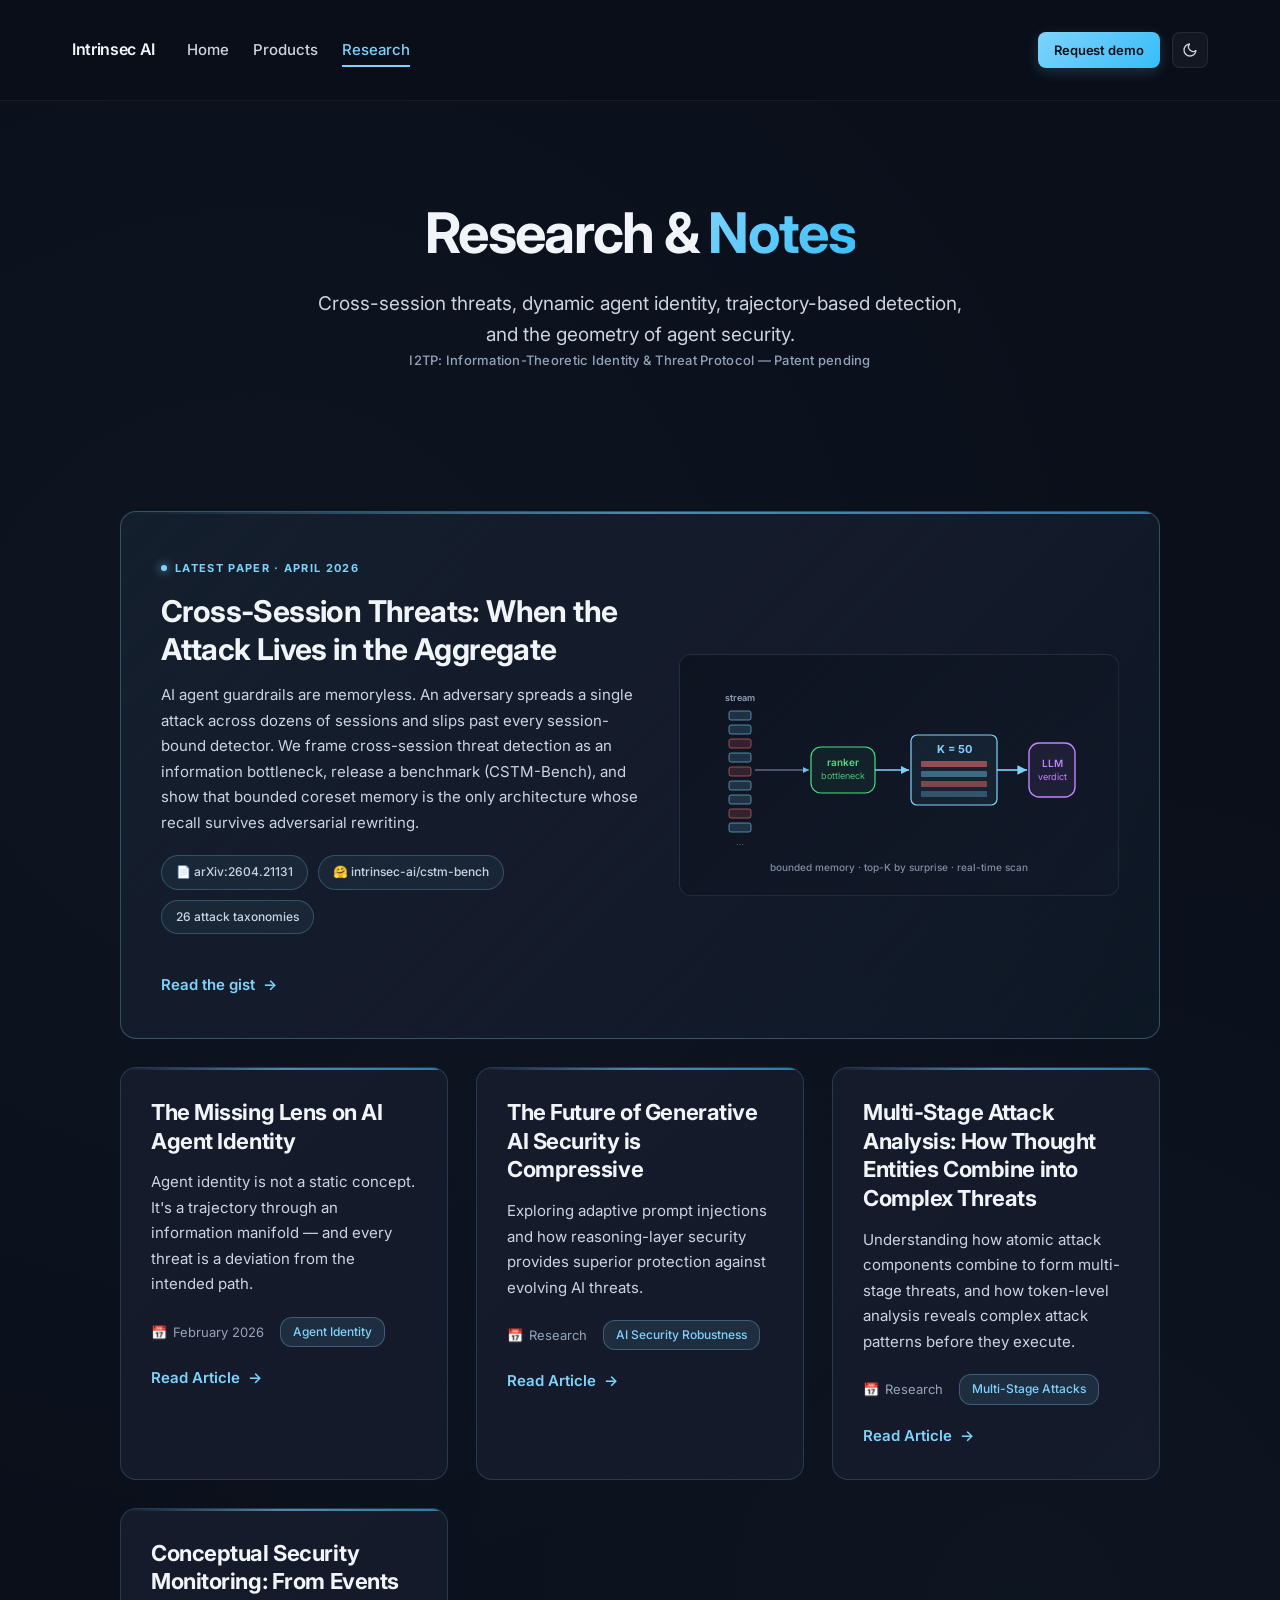
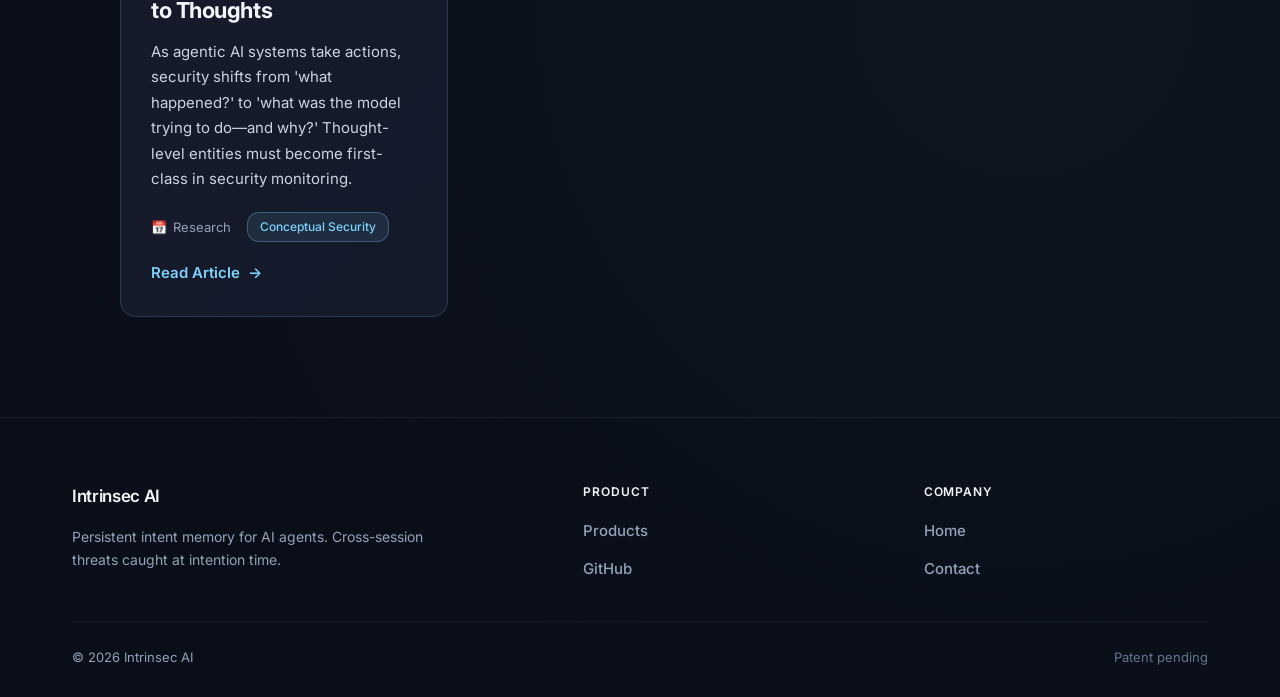
==== blog/index.html @ 8246e368 "Add CSTM-Bench blog post and fix paper tag links in blog index - Commit cross-session-threats-cstm-b" ====
<!DOCTYPE html>
<html lang="en">
<head>
    <meta charset="UTF-8">
    <meta name="viewport" content="width=device-width, initial-scale=1.0">
    <title>Research · Intrinsec AI · Cure the Amnesia</title>
    <meta name="description" content="Research and writing from Intrinsec AI on cross-session threat detection, dynamic agent identity, trajectory-based security, and the geometry of agentic AI.">
    <meta name="color-scheme" content="dark light">
    <meta name="theme-color" content="#0a0f1a">
    <meta property="og:title" content="Intrinsec AI · Research">
    <meta property="og:description" content="Cross-session threats, agent identity, trajectory-based detection. Patent-pending I2TP from Intrinsec AI.">
    <meta property="og:type" content="website">
    <link rel="preconnect" href="https://fonts.googleapis.com">
    <link rel="preconnect" href="https://fonts.gstatic.com" crossorigin>
    <script>
        (function () {
            try {
                const savedTheme = localStorage.getItem('theme');
                const theme = savedTheme || 'dark';
                document.documentElement.setAttribute('data-theme', theme);
            } catch (e) {}
        })();
    </script>
    <link href="https://fonts.googleapis.com/css2?family=Inter:wght@400;500;600;700&display=swap" rel="stylesheet">
    <style>
        * {
            margin: 0;
            padding: 0;
            box-sizing: border-box;
        }

        :root {
            --navy: #0a0f1a;
            --navy-light: #151b2b;
            --navy-lighter: #1f2937;
            --ice: #7dd3fc;
            --ice-bright: #38bdf8;
            --ice-glow: rgba(125, 211, 252, 0.12);
            --ice-glow-strong: rgba(125, 211, 252, 0.2);
            --text: #f1f5f9;
            --text-secondary: #cbd5e1;
            --text-dim: #94a3b8;
            --text-subtle: #64748b;
            --red: #ef4444;
            --red-glow: rgba(239, 68, 68, 0.15);
        }

        [data-theme="light"] {
            --navy: #ffffff;
            --navy-light: #f8fafc;
            --navy-lighter: #f1f5f9;
            --ice: #0284c7;
            --ice-bright: #0369a1;
            --ice-glow: rgba(2, 132, 199, 0.1);
            --ice-glow-strong: rgba(2, 132, 199, 0.15);
            --text: #0f172a;
            --text-secondary: #1e293b;
            --text-dim: #475569;
            --text-subtle: #64748b;
            --red: #dc2626;
            --red-glow: rgba(220, 38, 38, 0.1);
        }

        [data-theme="light"] body {
            background-image:
                radial-gradient(circle at 20% 30%, rgba(2, 132, 199, 0.02) 0%, transparent 50%),
                radial-gradient(circle at 80% 70%, rgba(2, 132, 199, 0.02) 0%, transparent 50%);
        }

        body {
            font-family: 'Inter', -apple-system, BlinkMacSystemFont, sans-serif;
            background: var(--navy);
            background-image:
                radial-gradient(circle at 20% 30%, rgba(125, 211, 252, 0.03) 0%, transparent 50%),
                radial-gradient(circle at 80% 70%, rgba(125, 211, 252, 0.03) 0%, transparent 50%);
            color: var(--text);
            line-height: 1.7;
            -webkit-font-smoothing: antialiased;
            -moz-osx-font-smoothing: grayscale;
            overflow-x: hidden;
        }

        html { scroll-behavior: smooth; }

        /* Skip link */
        .skip-link {
            position: absolute;
            left: 12px;
            top: 12px;
            padding: 10px 14px;
            border-radius: 10px;
            background: var(--navy-lighter);
            color: var(--text);
            border: 1px solid rgba(125, 211, 252, 0.25);
            text-decoration: none;
            font-size: 0.875rem;
            font-weight: 600;
            transform: translateY(-200%);
            transition: transform 0.2s ease;
            z-index: 200;
        }
        .skip-link:focus { transform: translateY(0); outline: none; }

        .container {
            max-width: 1200px;
            margin: 0 auto;
            padding: 0 32px;
            width: 100%;
            box-sizing: border-box;
        }

        /* Header */
        header {
            padding: 32px 0;
            position: sticky;
            top: 0;
            background: rgba(10, 15, 26, 0.95);
            backdrop-filter: blur(12px);
            -webkit-backdrop-filter: blur(12px);
            z-index: 100;
            border-bottom: 1px solid rgba(255, 255, 255, 0.06);
            transition: all 0.3s ease;
        }

        [data-theme="light"] header {
            background: rgba(255, 255, 255, 0.95);
            border-bottom: 1px solid rgba(0, 0, 0, 0.08);
        }

        .header-content {
            display: flex;
            justify-content: space-between;
            align-items: center;
        }

        .header-left {
            display: flex;
            align-items: center;
            gap: 32px;
        }

        .header-right {
            display: flex;
            align-items: center;
            gap: 12px;
        }

        .logo {
            font-size: 16px;
            font-weight: 600;
            color: var(--text);
            letter-spacing: -0.02em;
            transition: all 0.3s ease;
            position: relative;
            display: inline-block;
            text-decoration: none;
        }

        .logo::after {
            content: '';
            position: absolute;
            bottom: -4px;
            left: 0;
            width: 0;
            height: 2px;
            background: linear-gradient(90deg, var(--ice), var(--ice-bright));
            transition: width 0.3s ease;
        }

        .logo:hover::after { width: 100%; }

        .nav {
            display: flex;
            gap: 24px;
            align-items: center;
        }

        .nav-link {
            color: var(--text-secondary);
            text-decoration: none;
            font-size: 0.9375rem;
            transition: color 0.3s ease;
            font-weight: 500;
            position: relative;
        }

        .nav-link::after {
            content: '';
            position: absolute;
            bottom: -4px;
            left: 0;
            width: 0;
            height: 2px;
            background: var(--ice);
            transition: width 0.3s ease;
        }

        .nav-link:hover {
            color: var(--ice);
        }

        .nav-link:hover::after { width: 100%; }

        .nav-link[aria-current="page"] {
            color: var(--ice);
        }

        .nav-link[aria-current="page"]::after {
            width: 100%;
        }

        .header-cta {
            display: inline-flex;
            align-items: center;
            justify-content: center;
            padding: 8px 16px;
            border-radius: 8px;
            background: linear-gradient(135deg, var(--ice) 0%, var(--ice-bright) 100%);
            color: var(--navy);
            text-decoration: none;
            font-size: 0.8125rem;
            font-weight: 600;
            letter-spacing: -0.005em;
            line-height: 1;
            min-height: 36px;
            white-space: nowrap;
            box-shadow: 0 1px 0 rgba(255, 255, 255, 0.06) inset, 0 4px 14px rgba(125, 211, 252, 0.18);
            transition: transform 0.2s ease, box-shadow 0.2s ease;
        }

        .header-cta:hover {
            transform: translateY(-1px);
            box-shadow: 0 1px 0 rgba(255, 255, 255, 0.06) inset, 0 8px 22px rgba(125, 211, 252, 0.28);
        }

        [data-theme="light"] .header-cta {
            background: linear-gradient(135deg, #0ea5e9 0%, #0284c7 100%);
            color: #ffffff;
            box-shadow: 0 4px 14px rgba(14, 165, 233, 0.2);
        }

        [data-theme="light"] .header-cta:hover {
            box-shadow: 0 8px 22px rgba(14, 165, 233, 0.28);
        }

        @media (max-width: 600px) {
            .header-cta { display: none; }
        }

        .theme-toggle {
            background: rgba(255, 255, 255, 0.04);
            border: 1px solid rgba(255, 255, 255, 0.08);
            border-radius: 8px;
            padding: 8px;
            width: 36px;
            height: 36px;
            cursor: pointer;
            display: inline-flex;
            align-items: center;
            justify-content: center;
            color: var(--text-secondary);
            transition: color 0.2s ease, border-color 0.2s ease, background 0.2s ease;
            font-family: 'Inter', sans-serif;
        }

        [data-theme="light"] .theme-toggle {
            background: #ffffff;
            border: 1px solid rgba(2, 132, 199, 0.18);
            color: var(--text-dim);
        }

        .theme-toggle:hover {
            background: rgba(125, 211, 252, 0.08);
            border-color: rgba(125, 211, 252, 0.35);
            color: var(--ice);
        }

        [data-theme="light"] .theme-toggle:hover {
            background: rgba(2, 132, 199, 0.06);
            border-color: rgba(2, 132, 199, 0.4);
            color: var(--ice-bright);
        }

        .theme-toggle-svg {
            display: block;
            width: 16px;
            height: 16px;
            transition: transform 0.3s ease;
        }

        .theme-toggle-svg--sun { display: none; }
        [data-theme="light"] .theme-toggle-svg--moon { display: none; }
        [data-theme="light"] .theme-toggle-svg--sun { display: block; }

        .theme-toggle:active .theme-toggle-svg {
            transform: rotate(20deg);
        }

        /* Hero */
        .blog-hero {
            padding: 100px 0 60px;
            text-align: center;
            position: relative;
        }

        .blog-hero h1 {
            font-size: clamp(2.5rem, 5vw, 3.5rem);
            font-weight: 700;
            margin-bottom: 24px;
            line-height: 1.15;
            letter-spacing: -0.03em;
            color: var(--text);
        }

        .blog-hero .gradient {
            background: linear-gradient(135deg, var(--ice) 0%, var(--ice-bright) 50%, var(--ice) 100%);
            background-size: 200% 200%;
            -webkit-background-clip: text;
            -webkit-text-fill-color: transparent;
            background-clip: text;
        }

        .blog-hero p {
            font-size: 1.1875rem;
            color: var(--text-secondary);
            max-width: 660px;
            margin: 0 auto;
            line-height: 1.6;
        }

        .hero-patent {
            margin-top: 18px;
            font-size: 0.8125rem !important;
            color: var(--text-dim) !important;
            font-weight: 500;
            letter-spacing: 0.02em;
        }

        /* Blog grid */
        .blog-list {
            padding: 40px 0 100px;
        }

        .blog-grid {
            display: grid;
            grid-template-columns: repeat(auto-fill, minmax(320px, 1fr));
            gap: 28px;
            margin-top: 40px;
            max-width: 1040px;
            margin-left: auto;
            margin-right: auto;
        }

        .blog-card {
            background: linear-gradient(135deg, var(--navy-light) 0%, rgba(21, 27, 43, 0.95) 100%);
            border: 1px solid rgba(125, 211, 252, 0.18);
            border-radius: 16px;
            padding: 30px;
            transition: all 0.4s cubic-bezier(0.4, 0, 0.2, 1);
            position: relative;
            overflow: hidden;
            text-decoration: none;
            display: block;
            color: inherit;
        }

        [data-theme="light"] .blog-card {
            background: linear-gradient(135deg, #ffffff 0%, #f0f9ff 100%);
            border: 1px solid rgba(2, 132, 199, 0.18);
            box-shadow: 0 4px 20px rgba(2, 132, 199, 0.08);
        }

        .blog-card::before {
            content: '';
            position: absolute;
            top: 0;
            left: 0;
            right: 0;
            height: 2px;
            background: linear-gradient(90deg,
                transparent,
                var(--ice),
                var(--ice-bright),
                var(--ice),
                transparent);
            background-size: 200% 100%;
            animation: topBorderFlow 3s ease-in-out infinite;
            opacity: 0.6;
        }

        @keyframes topBorderFlow {
            0%, 100% { background-position: -200% 0; }
            50% { background-position: 200% 0; }
        }

        .blog-card:hover {
            transform: translateY(-6px);
            border-color: var(--ice);
            box-shadow: 0 12px 48px rgba(125, 211, 252, 0.15),
                        inset 0 1px 0 rgba(255, 255, 255, 0.06),
                        0 0 60px var(--ice-glow);
        }

        [data-theme="light"] .blog-card:hover {
            border-color: rgba(2, 132, 199, 0.5);
            box-shadow: 0 12px 48px rgba(2, 132, 199, 0.18),
                        inset 0 1px 0 rgba(2, 132, 199, 0.08),
                        0 0 60px rgba(2, 132, 199, 0.12);
        }

        .blog-card-featured {
            grid-column: 1 / -1;
            display: grid;
            grid-template-columns: minmax(0, 1.05fr) minmax(0, 0.95fr);
            gap: 32px;
            padding: 40px;
            background: linear-gradient(135deg, rgba(125, 211, 252, 0.06) 0%, var(--navy-light) 50%, rgba(56, 189, 248, 0.04) 100%);
            border: 1px solid rgba(125, 211, 252, 0.3);
            align-items: center;
        }

        [data-theme="light"] .blog-card-featured {
            background: linear-gradient(135deg, rgba(2, 132, 199, 0.06) 0%, #ffffff 50%, rgba(2, 132, 199, 0.03) 100%);
            border-color: rgba(2, 132, 199, 0.3);
        }

        .featured-eyebrow {
            display: inline-flex;
            align-items: center;
            gap: 8px;
            font-size: 0.6875rem;
            font-weight: 700;
            letter-spacing: 0.12em;
            text-transform: uppercase;
            color: var(--ice);
            margin-bottom: 16px;
        }

        .featured-eyebrow::before {
            content: '';
            display: inline-block;
            width: 6px;
            height: 6px;
            border-radius: 50%;
            background: var(--ice);
            box-shadow: 0 0 10px var(--ice);
        }

        .featured-title {
            font-size: clamp(1.5rem, 3vw, 1.875rem);
            font-weight: 700;
            color: var(--text);
            margin-bottom: 14px;
            letter-spacing: -0.02em;
            line-height: 1.25;
        }

        .blog-card-featured:hover .featured-title { color: var(--ice); }

        .featured-excerpt {
            font-size: 0.9375rem;
            color: var(--text-secondary);
            line-height: 1.7;
            margin-bottom: 20px;
        }

        .featured-paper-meta {
            display: flex;
            flex-wrap: wrap;
            gap: 10px;
            margin-bottom: 20px;
        }

        .featured-paper-tag {
            display: inline-flex;
            align-items: center;
            gap: 6px;
            padding: 6px 14px;
            border-radius: 100px;
            border: 1px solid rgba(125, 211, 252, 0.25);
            background: rgba(125, 211, 252, 0.06);
            color: var(--text-secondary);
            font-size: 0.75rem;
            font-weight: 500;
        }

        [data-theme="light"] .featured-paper-tag {
            border-color: rgba(2, 132, 199, 0.3);
            background: rgba(2, 132, 199, 0.05);
        }

        .featured-visual {
            position: relative;
            min-height: 240px;
            border-radius: 12px;
            background: linear-gradient(135deg, rgba(10, 15, 26, 0.6) 0%, rgba(21, 27, 43, 0.4) 100%);
            border: 1px solid rgba(125, 211, 252, 0.12);
            display: flex;
            align-items: center;
            justify-content: center;
            overflow: hidden;
        }

        [data-theme="light"] .featured-visual {
            background: linear-gradient(135deg, #f8fafc 0%, #f0f9ff 100%);
            border-color: rgba(2, 132, 199, 0.12);
        }

        .featured-visual svg {
            width: 100%;
            height: auto;
            max-width: 380px;
        }

        @media (max-width: 760px) {
            .blog-card-featured {
                grid-template-columns: 1fr;
                padding: 28px;
                gap: 24px;
            }
            .featured-visual { min-height: 180px; }
        }

        .blog-card-title {
            font-size: 1.375rem;
            font-weight: 700;
            color: var(--text);
            margin-bottom: 14px;
            letter-spacing: -0.02em;
            line-height: 1.3;
        }

        .blog-card:hover .blog-card-title { color: var(--ice); }

        .blog-card-excerpt {
            font-size: 0.9375rem;
            color: var(--text-secondary);
            line-height: 1.7;
            margin-bottom: 20px;
        }

        .blog-card-meta {
            display: flex;
            align-items: center;
            gap: 16px;
            font-size: 0.8125rem;
            color: var(--text-dim);
        }

        .blog-card-date {
            display: flex;
            align-items: center;
            gap: 6px;
        }

        .blog-card-tag {
            display: inline-block;
            padding: 4px 12px;
            background: rgba(125, 211, 252, 0.1);
            border: 1px solid rgba(125, 211, 252, 0.3);
            border-radius: 12px;
            color: var(--ice);
            font-size: 0.75rem;
            font-weight: 500;
        }

        [data-theme="light"] .blog-card-tag {
            background: linear-gradient(135deg, rgba(2, 132, 199, 0.1) 0%, rgba(224, 242, 254, 0.6) 100%);
            border: 1px solid rgba(2, 132, 199, 0.3);
            color: var(--ice);
        }

        .read-more {
            margin-top: 18px;
            display: inline-flex;
            align-items: center;
            gap: 8px;
            color: var(--ice);
            font-size: 0.9375rem;
            font-weight: 600;
            transition: gap 0.3s ease;
        }

        .blog-card:hover .read-more { gap: 12px; }

        .read-more::after {
            content: '→';
            transition: transform 0.3s ease;
        }

        .blog-card:hover .read-more::after { transform: translateX(4px); }

        /* Footer */
        footer {
            padding: 64px 0 28px;
            border-top: 1px solid rgba(255, 255, 255, 0.06);
            background: rgba(0, 0, 0, 0.08);
        }
        [data-theme="light"] footer {
            background: rgba(0, 0, 0, 0.02);
            border-top: 1px solid rgba(0, 0, 0, 0.08);
        }
        .footer-grid {
            display: grid;
            grid-template-columns: minmax(0, 1.6fr) minmax(0, 1fr) minmax(0, 1fr);
            gap: 56px;
            margin-bottom: 40px;
        }
        .footer-brand { max-width: 380px; }
        .footer-logo {
            font-size: 17px;
            font-weight: 600;
            color: var(--text);
            text-decoration: none;
            letter-spacing: -0.02em;
        }
        .footer-tag {
            margin-top: 14px;
            color: var(--text-dim);
            font-size: 0.875rem;
            line-height: 1.65;
        }
        .footer-col {
            display: flex;
            flex-direction: column;
            gap: 12px;
        }
        .footer-col-title {
            color: var(--text);
            font-size: 0.75rem;
            font-weight: 600;
            letter-spacing: 0.08em;
            text-transform: uppercase;
            margin-bottom: 4px;
        }
        .footer-col a {
            color: var(--text-dim);
            text-decoration: none;
            font-size: 0.9375rem;
            font-weight: 500;
            transition: color 0.2s ease;
        }
        .footer-col a:hover { color: var(--ice); }
        .footer-bottom {
            display: flex;
            justify-content: space-between;
            align-items: center;
            gap: 16px;
            padding-top: 24px;
            border-top: 1px solid rgba(255, 255, 255, 0.05);
            color: var(--text-dim);
            font-size: 0.8125rem;
            flex-wrap: wrap;
        }
        [data-theme="light"] .footer-bottom {
            border-top-color: rgba(0, 0, 0, 0.08);
        }
        .footer-patent { color: var(--text-subtle); }

        @media (max-width: 720px) {
            footer { padding: 48px 0 24px; }
            .footer-grid {
                grid-template-columns: 1fr 1fr;
                gap: 32px;
                margin-bottom: 32px;
            }
            .footer-brand {
                grid-column: 1 / -1;
                max-width: 100%;
            }
        }

        @media (max-width: 768px) {
            .container { padding: 0 20px; }
            .blog-hero { padding: 70px 0 50px; }
            .blog-hero h1 { font-size: clamp(2rem, 6vw, 2.5rem); }
            .blog-hero p { font-size: 1.0625rem; }
            .blog-grid {
                grid-template-columns: 1fr;
                gap: 20px;
                margin-top: 32px;
            }
            .blog-card { padding: 24px; }
            .blog-card-title { font-size: 1.1875rem; }
            .header-left { gap: 20px; }
            .nav { gap: 16px; }
            .nav-link { font-size: 0.8125rem; }
        }
    </style>
</head>
<body>
    <a class="skip-link" href="#main">Skip to content</a>
    <header>
        <div class="container">
            <div class="header-content">
                <div class="header-left">
                    <a href="../index.html" class="logo">Intrinsec AI</a>
                    <nav class="nav" aria-label="Primary">
                        <a class="nav-link" href="../index.html">Home</a>
                        <a class="nav-link" href="../products.html">Products</a>
                        <a class="nav-link" href="index.html" aria-current="page">Research</a>
                    </nav>
                </div>
                <div class="header-right">
                    <a class="header-cta" href="mailto:ari.azarafrooz@intrinsec.ai">Request demo</a>
                    <button class="theme-toggle" id="themeToggle" type="button" aria-label="Switch to light theme" aria-pressed="false">
                        <svg class="theme-toggle-svg theme-toggle-svg--moon" viewBox="0 0 24 24" fill="none" stroke="currentColor" stroke-width="2" stroke-linecap="round" stroke-linejoin="round" aria-hidden="true">
                            <path d="M21 12.79A9 9 0 1 1 11.21 3 7 7 0 0 0 21 12.79z"/>
                        </svg>
                        <svg class="theme-toggle-svg theme-toggle-svg--sun" viewBox="0 0 24 24" fill="none" stroke="currentColor" stroke-width="2" stroke-linecap="round" stroke-linejoin="round" aria-hidden="true">
                            <circle cx="12" cy="12" r="4"/>
                            <path d="M12 2v2M12 20v2M4.93 4.93l1.41 1.41M17.66 17.66l1.41 1.41M2 12h2M20 12h2M4.93 19.07l1.41-1.41M17.66 6.34l1.41-1.41"/>
                        </svg>
                    </button>
                </div>
            </div>
        </div>
    </header>

    <main id="main">

    <section class="blog-hero">
        <div class="container">
            <h1>Research &amp; <span class="gradient">Notes</span></h1>
            <p>Cross-session threats, dynamic agent identity, trajectory-based detection, and the geometry of agent security.</p>
            <p class="hero-patent">I2TP: Information-Theoretic Identity &amp; Threat Protocol — Patent pending</p>
        </div>
    </section>

    <section class="blog-list">
        <div class="container">
            <div class="blog-grid">
                <a href="cross-session-threats-cstm-bench.html" class="blog-card blog-card-featured">
                    <div>
                        <div class="featured-eyebrow">Latest paper · April 2026</div>
                        <div class="featured-title">Cross-Session Threats: When the Attack Lives in the Aggregate</div>
                        <div class="featured-excerpt">
                            AI agent guardrails are memoryless. An adversary spreads a single attack across dozens of sessions and slips past every session-bound detector. We frame cross-session threat detection as an information bottleneck, release a benchmark (CSTM-Bench), and show that bounded coreset memory is the only architecture whose recall survives adversarial rewriting.
                        </div>
                        <div class="featured-paper-meta">
                            <span class="featured-paper-tag" style="cursor:pointer;" onclick="event.stopPropagation(); window.open('https://arxiv.org/abs/2604.21131','_blank','noopener,noreferrer');">📄 arXiv:2604.21131</span>
                            <span class="featured-paper-tag" style="cursor:pointer;" onclick="event.stopPropagation(); window.open('https://huggingface.co/datasets/intrinsec-ai/cstm-bench','_blank','noopener,noreferrer');">🤗 intrinsec-ai/cstm-bench</span>
                            <span class="featured-paper-tag">26 attack taxonomies</span>
                        </div>
                        <div class="read-more">Read the gist</div>
                    </div>
                    <div class="featured-visual" aria-hidden="true">
                        <svg viewBox="0 0 380 240" fill="none" xmlns="http://www.w3.org/2000/svg">
                            <defs>
                                <linearGradient id="featStream" x1="0%" y1="0%" x2="100%" y2="0%">
                                    <stop offset="0%" stop-color="#7dd3fc" stop-opacity="0.05"/>
                                    <stop offset="100%" stop-color="#7dd3fc" stop-opacity="0.45"/>
                                </linearGradient>
                                <marker id="featArr" markerWidth="6" markerHeight="6" refX="6" refY="3" orient="auto">
                                    <path d="M0,0 L6,3 L0,6" fill="#7dd3fc"/>
                                </marker>
                            </defs>
                            <!-- session messages stream -->
                            <g opacity="0.85">
                                <rect x="20" y="56" width="22" height="9" rx="2" fill="rgba(125,211,252,0.18)" stroke="#7dd3fc" stroke-width="0.7"/>
                                <rect x="20" y="70" width="22" height="9" rx="2" fill="rgba(125,211,252,0.18)" stroke="#7dd3fc" stroke-width="0.7"/>
                                <rect x="20" y="84" width="22" height="9" rx="2" fill="rgba(248,113,113,0.18)" stroke="#f87171" stroke-width="0.7"/>
                                <rect x="20" y="98" width="22" height="9" rx="2" fill="rgba(125,211,252,0.18)" stroke="#7dd3fc" stroke-width="0.7"/>
                                <rect x="20" y="112" width="22" height="9" rx="2" fill="rgba(248,113,113,0.18)" stroke="#f87171" stroke-width="0.7"/>
                                <rect x="20" y="126" width="22" height="9" rx="2" fill="rgba(125,211,252,0.18)" stroke="#7dd3fc" stroke-width="0.7"/>
                                <rect x="20" y="140" width="22" height="9" rx="2" fill="rgba(125,211,252,0.18)" stroke="#7dd3fc" stroke-width="0.7"/>
                                <rect x="20" y="154" width="22" height="9" rx="2" fill="rgba(248,113,113,0.18)" stroke="#f87171" stroke-width="0.7"/>
                                <rect x="20" y="168" width="22" height="9" rx="2" fill="rgba(125,211,252,0.18)" stroke="#7dd3fc" stroke-width="0.7"/>
                            </g>
                            <text x="31" y="46" text-anchor="middle" fill="#94a3b8" font-family="Inter,sans-serif" font-size="9" font-weight="600">stream</text>
                            <text x="31" y="190" text-anchor="middle" fill="#94a3b8" font-family="Inter,sans-serif" font-size="9" opacity="0.6">…</text>

                            <!-- Bottleneck (ranker) -->
                            <line x1="46" y1="115" x2="100" y2="115" stroke="#94a3b8" stroke-width="1" marker-end="url(#featArr)" opacity="0.9"/>
                            <rect x="102" y="92" width="64" height="46" rx="10" fill="rgba(74,222,128,0.06)" stroke="#4ade80" stroke-width="1.2"/>
                            <text x="134" y="111" text-anchor="middle" fill="#4ade80" font-family="Inter,sans-serif" font-size="10" font-weight="600">ranker</text>
                            <text x="134" y="124" text-anchor="middle" fill="#4ade80" font-family="Inter,sans-serif" font-size="9" opacity="0.85">bottleneck</text>

                            <!-- Coreset buffer K=50 -->
                            <line x1="166" y1="115" x2="200" y2="115" stroke="#7dd3fc" stroke-width="1.4" marker-end="url(#featArr)"/>
                            <rect x="202" y="80" width="86" height="70" rx="6" fill="rgba(125,211,252,0.06)" stroke="#7dd3fc" stroke-width="1.2"/>
                            <text x="245" y="98" text-anchor="middle" fill="#7dd3fc" font-family="Inter,sans-serif" font-size="11" font-weight="700">K = 50</text>
                            <rect x="212" y="106" width="66" height="6" rx="1" fill="rgba(248,113,113,0.55)"/>
                            <rect x="212" y="116" width="66" height="6" rx="1" fill="rgba(125,211,252,0.4)"/>
                            <rect x="212" y="126" width="66" height="6" rx="1" fill="rgba(248,113,113,0.45)"/>
                            <rect x="212" y="136" width="66" height="6" rx="1" fill="rgba(125,211,252,0.28)"/>

                            <!-- Correlator -->
                            <line x1="288" y1="115" x2="318" y2="115" stroke="#7dd3fc" stroke-width="1.6" marker-end="url(#featArr)"/>
                            <rect x="320" y="88" width="46" height="54" rx="10" fill="rgba(192,132,252,0.08)" stroke="#c084fc" stroke-width="1.4"/>
                            <text x="343" y="112" text-anchor="middle" fill="#c084fc" font-family="Inter,sans-serif" font-size="10" font-weight="600">LLM</text>
                            <text x="343" y="125" text-anchor="middle" fill="#c084fc" font-family="Inter,sans-serif" font-size="9">verdict</text>

                            <!-- Captions -->
                            <text x="190" y="216" text-anchor="middle" fill="#94a3b8" font-family="Inter,sans-serif" font-size="10" font-weight="500" opacity="0.85">bounded memory · top-K by surprise · real-time scan</text>
                        </svg>
                    </div>
                </a>

                <a href="the-missing-lens-on-agent-identity.html" class="blog-card">
                    <div class="blog-card-title">The Missing Lens on AI Agent Identity</div>
                    <div class="blog-card-excerpt">
                        Agent identity is not a static concept. It's a trajectory through an information manifold — and every threat is a deviation from the intended path.
                    </div>
                    <div class="blog-card-meta">
                        <div class="blog-card-date">
                            <span>📅</span>
                            <span>February 2026</span>
                        </div>
                        <span class="blog-card-tag">Agent Identity</span>
                    </div>
                    <div class="read-more">Read Article</div>
                </a>

                <a href="adaptive-prompt-injections.html" class="blog-card">
                    <div class="blog-card-title">The Future of Generative AI Security is Compressive</div>
                    <div class="blog-card-excerpt">
                        Exploring adaptive prompt injections and how reasoning-layer security provides superior protection against evolving AI threats.
                    </div>
                    <div class="blog-card-meta">
                        <div class="blog-card-date">
                            <span>📅</span>
                            <span>Research</span>
                        </div>
                        <span class="blog-card-tag">AI Security Robustness</span>
                    </div>
                    <div class="read-more">Read Article</div>
                </a>

                <a href="multi-stage-attack-analysis.html" class="blog-card">
                    <div class="blog-card-title">Multi-Stage Attack Analysis: How Thought Entities Combine into Complex Threats</div>
                    <div class="blog-card-excerpt">
                        Understanding how atomic attack components combine to form multi-stage threats, and how token-level analysis reveals complex attack patterns before they execute.
                    </div>
                    <div class="blog-card-meta">
                        <div class="blog-card-date">
                            <span>📅</span>
                            <span>Research</span>
                        </div>
                        <span class="blog-card-tag">Multi-Stage Attacks</span>
                    </div>
                    <div class="read-more">Read Article</div>
                </a>

                <a href="conceptual-security-monitoring.html" class="blog-card">
                    <div class="blog-card-title">Conceptual Security Monitoring: From Events to Thoughts</div>
                    <div class="blog-card-excerpt">
                        As agentic AI systems take actions, security shifts from 'what happened?' to 'what was the model trying to do—and why?' Thought-level entities must become first-class in security monitoring.
                    </div>
                    <div class="blog-card-meta">
                        <div class="blog-card-date">
                            <span>📅</span>
                            <span>Research</span>
                        </div>
                        <span class="blog-card-tag">Conceptual Security</span>
                    </div>
                    <div class="read-more">Read Article</div>
                </a>
            </div>
        </div>
    </section>

    </main>

    <footer>
        <div class="container">
            <div class="footer-grid">
                <div class="footer-brand">
                    <a href="../index.html" class="footer-logo">Intrinsec AI</a>
                    <p class="footer-tag">Persistent intent memory for AI agents. Cross-session threats caught at intention time.</p>
                </div>
                <div class="footer-col" aria-label="Product">
                    <div class="footer-col-title">Product</div>
                    <a href="../products.html">Products</a>
                    <a href="https://github.com/intrinsec-ai/openclaw-identity-plane" target="_blank" rel="noopener noreferrer">GitHub</a>
                </div>
                <div class="footer-col" aria-label="Company">
                    <div class="footer-col-title">Company</div>
                    <a href="../index.html">Home</a>
                    <a href="mailto:ari.azarafrooz@intrinsec.ai">Contact</a>
                </div>
            </div>
            <div class="footer-bottom">
                <div>© <span id="footerYear">2026</span> Intrinsec AI</div>
                <div class="footer-patent">Patent pending</div>
            </div>
        </div>
    </footer>

    <script>
    (function() {
        const themeToggle = document.getElementById('themeToggle');
        if (!themeToggle) return;

        const initialTheme = document.documentElement.getAttribute('data-theme') || 'dark';
        updateAria(initialTheme);

        function updateAria(theme) {
            const isLight = theme === 'light';
            themeToggle.setAttribute('aria-pressed', isLight ? 'true' : 'false');
            themeToggle.setAttribute('aria-label', isLight ? 'Switch to dark theme' : 'Switch to light theme');
        }

        themeToggle.addEventListener('click', function() {
            const currentTheme = document.documentElement.getAttribute('data-theme');
            const newTheme = currentTheme === 'dark' ? 'light' : 'dark';
            document.documentElement.setAttribute('data-theme', newTheme);
            try { localStorage.setItem('theme', newTheme); } catch (e) {}
            updateAria(newTheme);
        });
    })();

    (function () {
        const el = document.getElementById('footerYear');
        if (el) el.textContent = String(new Date().getFullYear());
    })();
    </script>
</body>
</html>
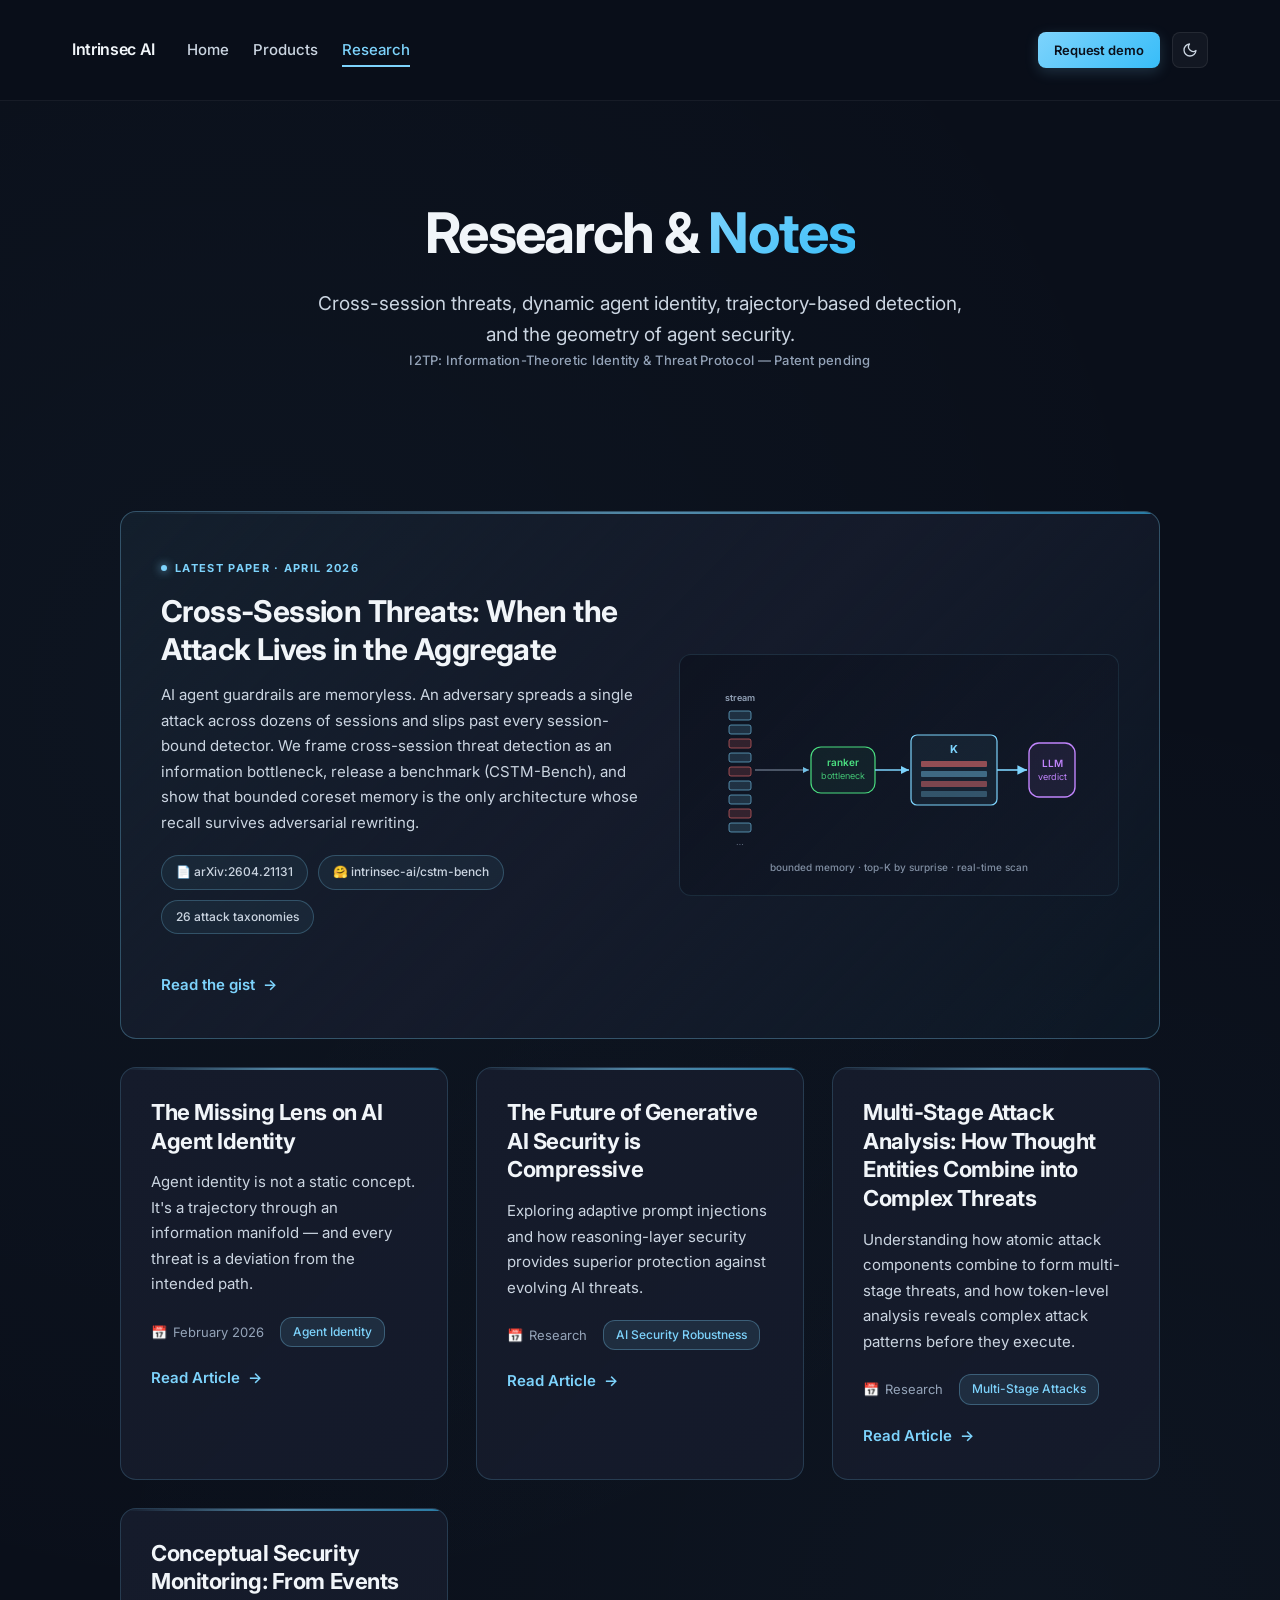
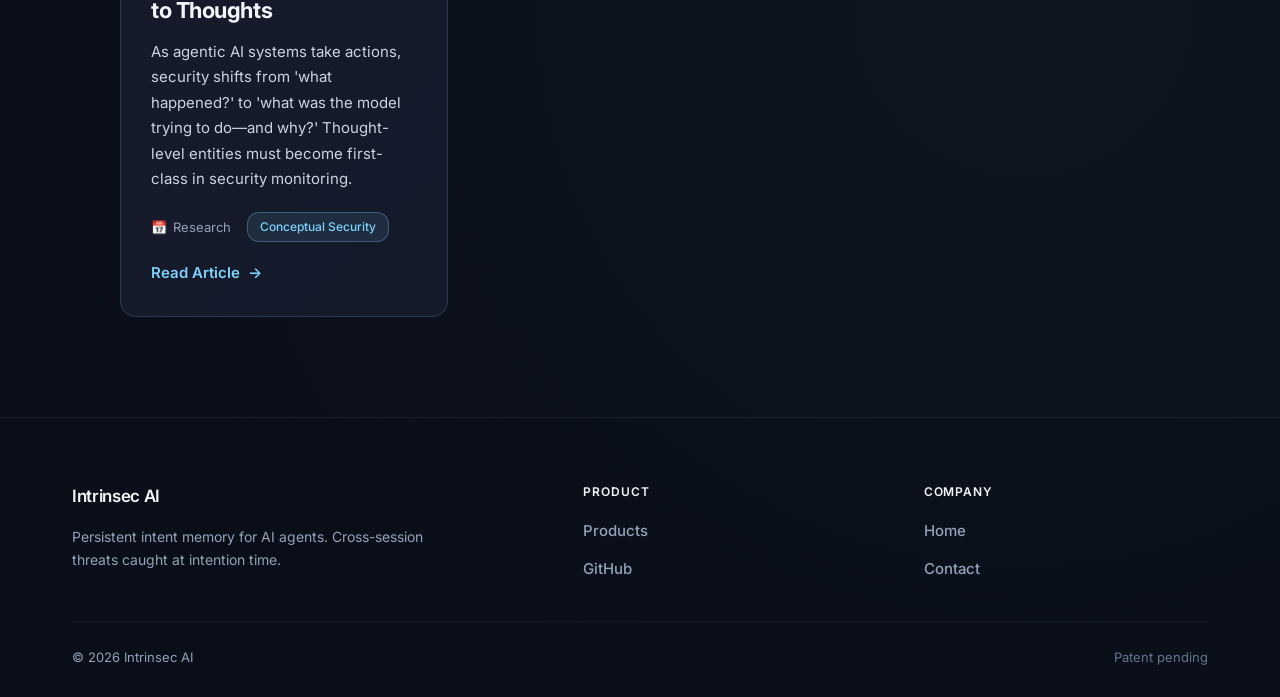
==== commit 01fe031b: "Tighten CSTM-Bench results table and motivate KV-cache stability Restructure the headline results ta" ====
--- a/blog/index.html
+++ b/blog/index.html
@@ -776,10 +776,10 @@
                             <text x="134" y="111" text-anchor="middle" fill="#4ade80" font-family="Inter,sans-serif" font-size="10" font-weight="600">ranker</text>
                             <text x="134" y="124" text-anchor="middle" fill="#4ade80" font-family="Inter,sans-serif" font-size="9" opacity="0.85">bottleneck</text>
 
-                            <!-- Coreset buffer K=50 -->
+                            <!-- Coreset buffer of capacity K -->
                             <line x1="166" y1="115" x2="200" y2="115" stroke="#7dd3fc" stroke-width="1.4" marker-end="url(#featArr)"/>
                             <rect x="202" y="80" width="86" height="70" rx="6" fill="rgba(125,211,252,0.06)" stroke="#7dd3fc" stroke-width="1.2"/>
-                            <text x="245" y="98" text-anchor="middle" fill="#7dd3fc" font-family="Inter,sans-serif" font-size="11" font-weight="700">K = 50</text>
+                            <text x="245" y="98" text-anchor="middle" fill="#7dd3fc" font-family="Inter,sans-serif" font-size="11" font-weight="700">K</text>
                             <rect x="212" y="106" width="66" height="6" rx="1" fill="rgba(248,113,113,0.55)"/>
                             <rect x="212" y="116" width="66" height="6" rx="1" fill="rgba(125,211,252,0.4)"/>
                             <rect x="212" y="126" width="66" height="6" rx="1" fill="rgba(248,113,113,0.45)"/>
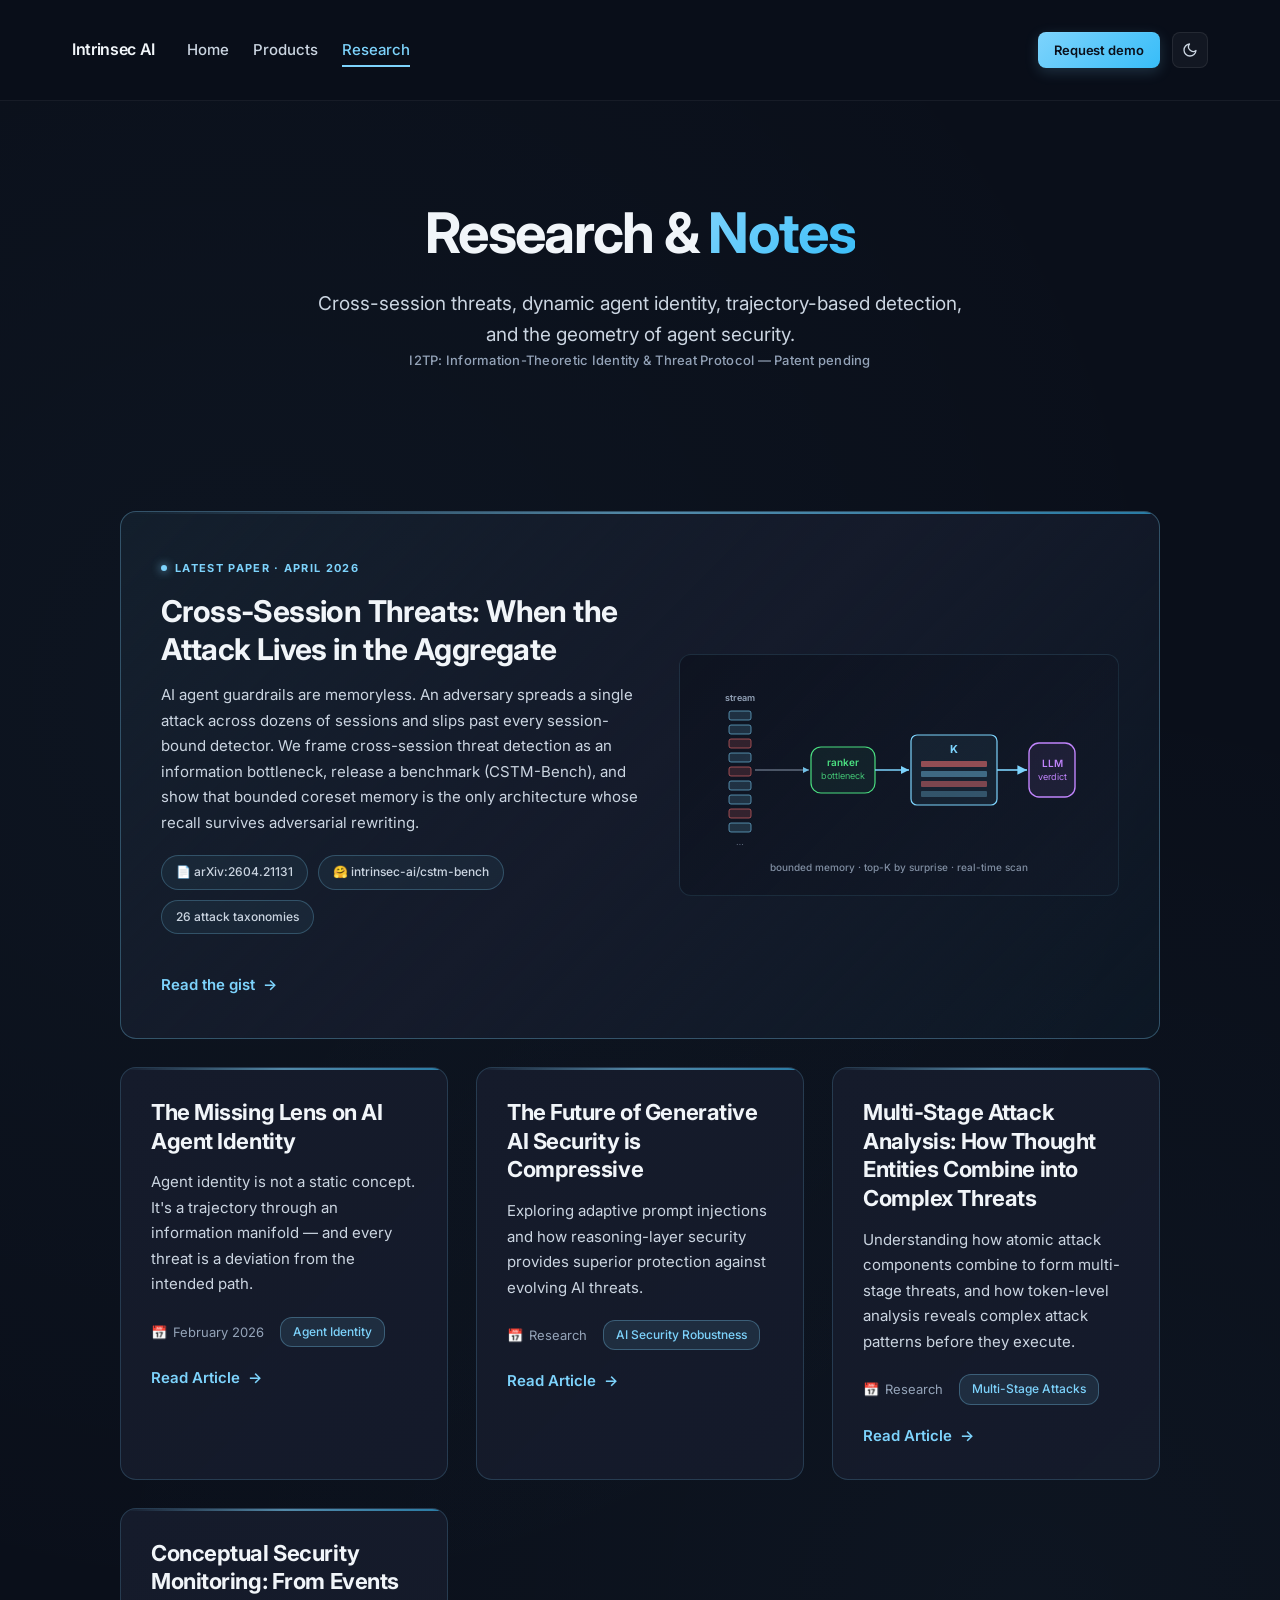
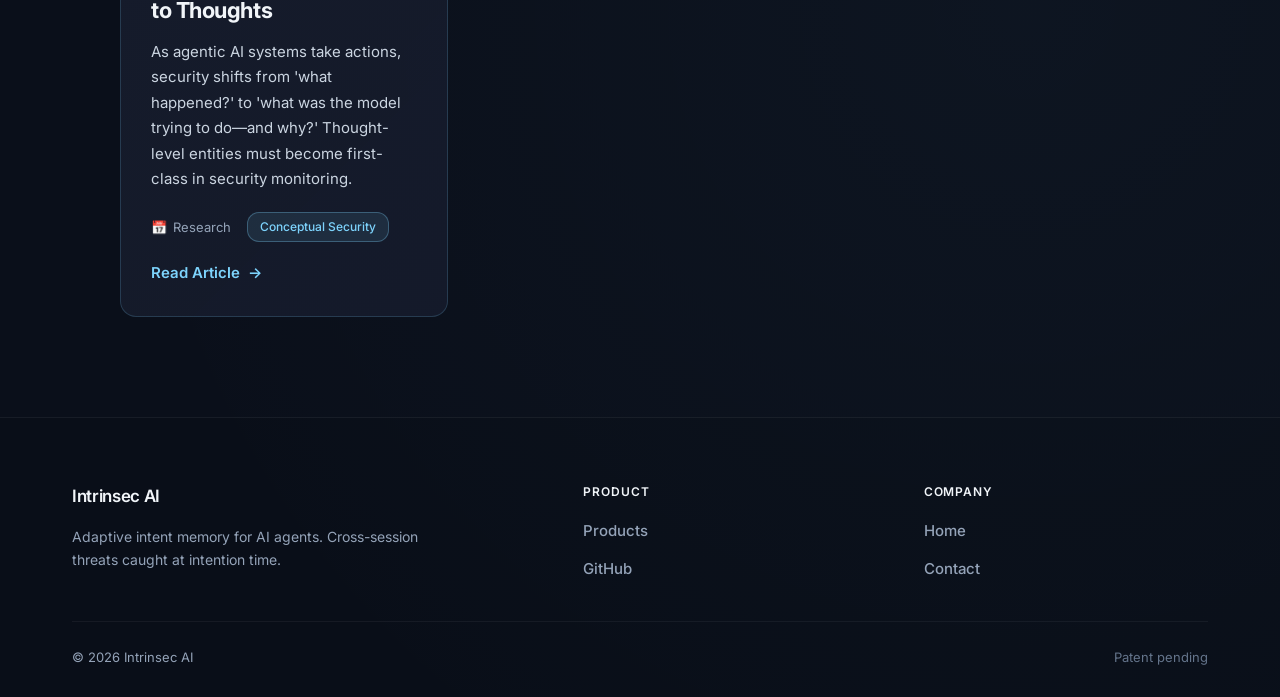
==== commit 2c241dcb: "Replace "Persistent" with "Adaptive" across website Update terminology in index.html, products.html," ====
--- a/blog/index.html
+++ b/blog/index.html
@@ -867,7 +867,7 @@
             <div class="footer-grid">
                 <div class="footer-brand">
                     <a href="../index.html" class="footer-logo">Intrinsec AI</a>
-                    <p class="footer-tag">Persistent intent memory for AI agents. Cross-session threats caught at intention time.</p>
+                    <p class="footer-tag">Adaptive intent memory for AI agents. Cross-session threats caught at intention time.</p>
                 </div>
                 <div class="footer-col" aria-label="Product">
                     <div class="footer-col-title">Product</div>
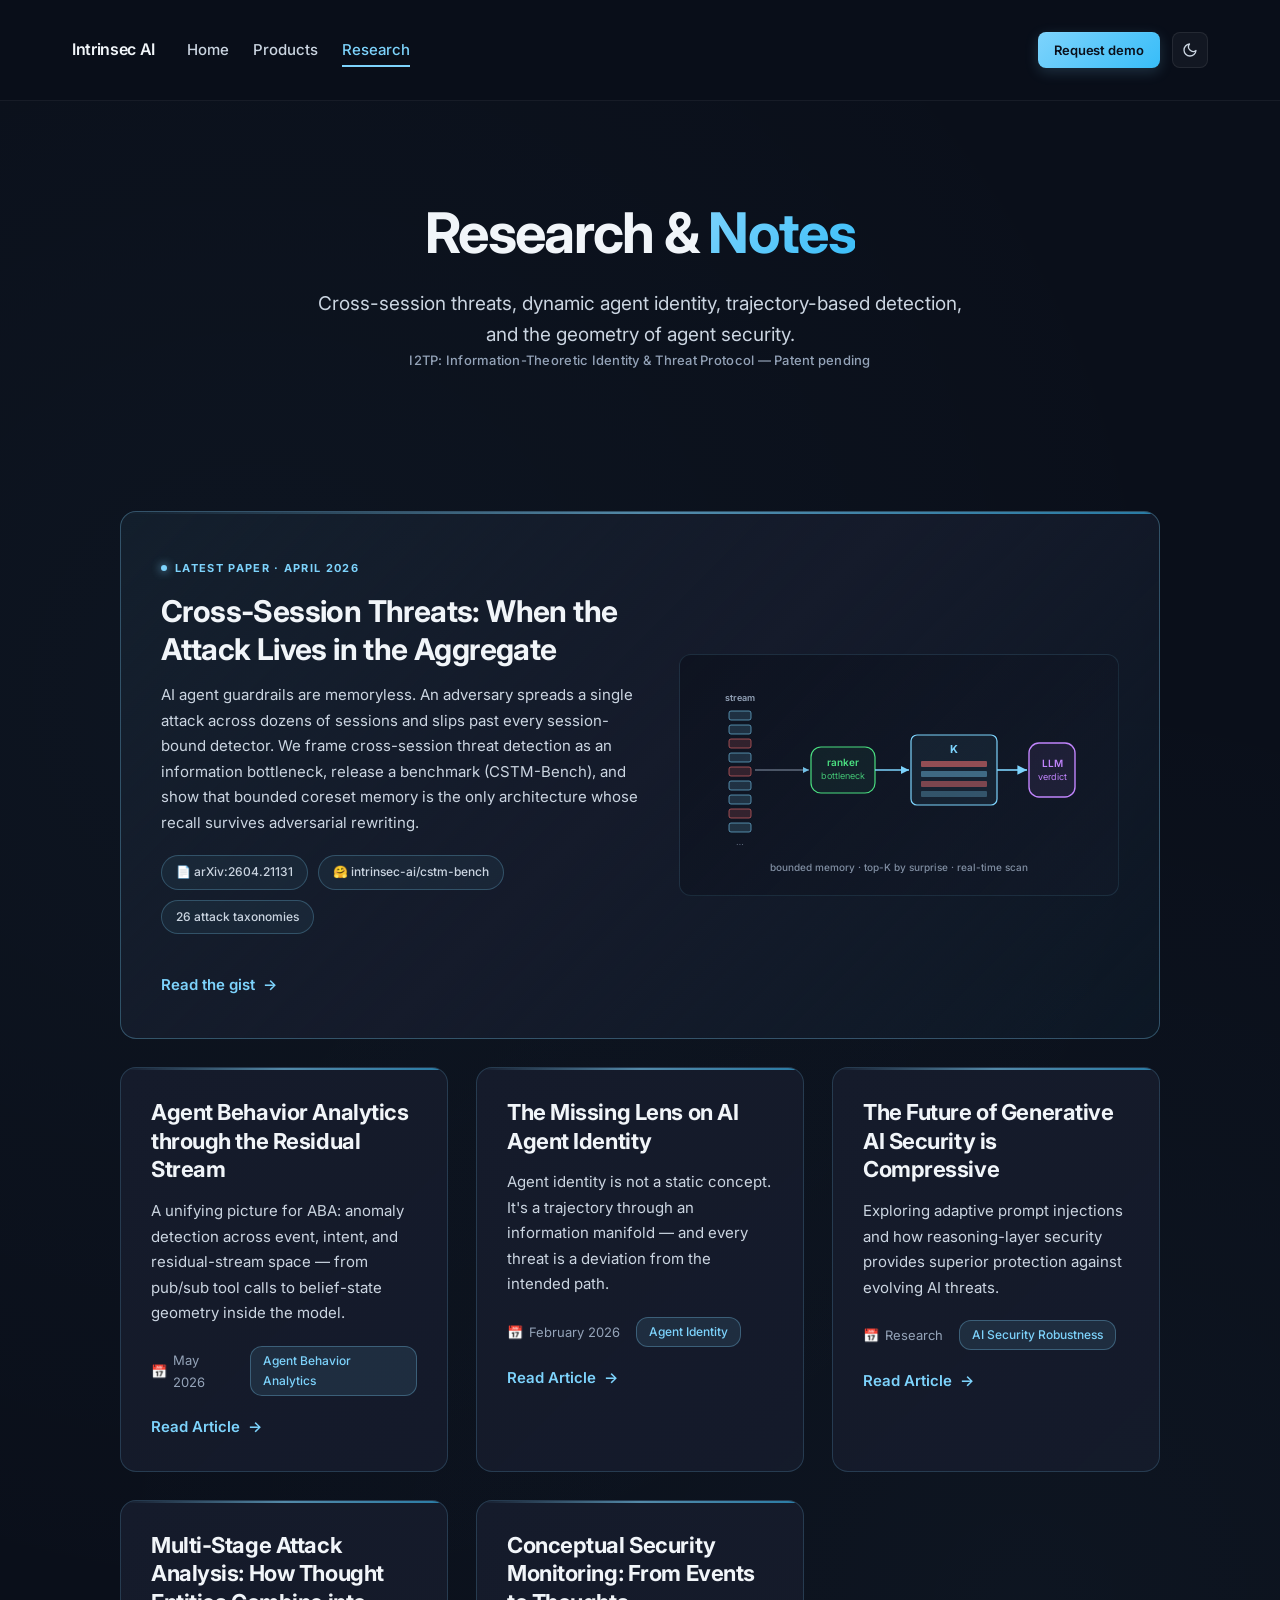
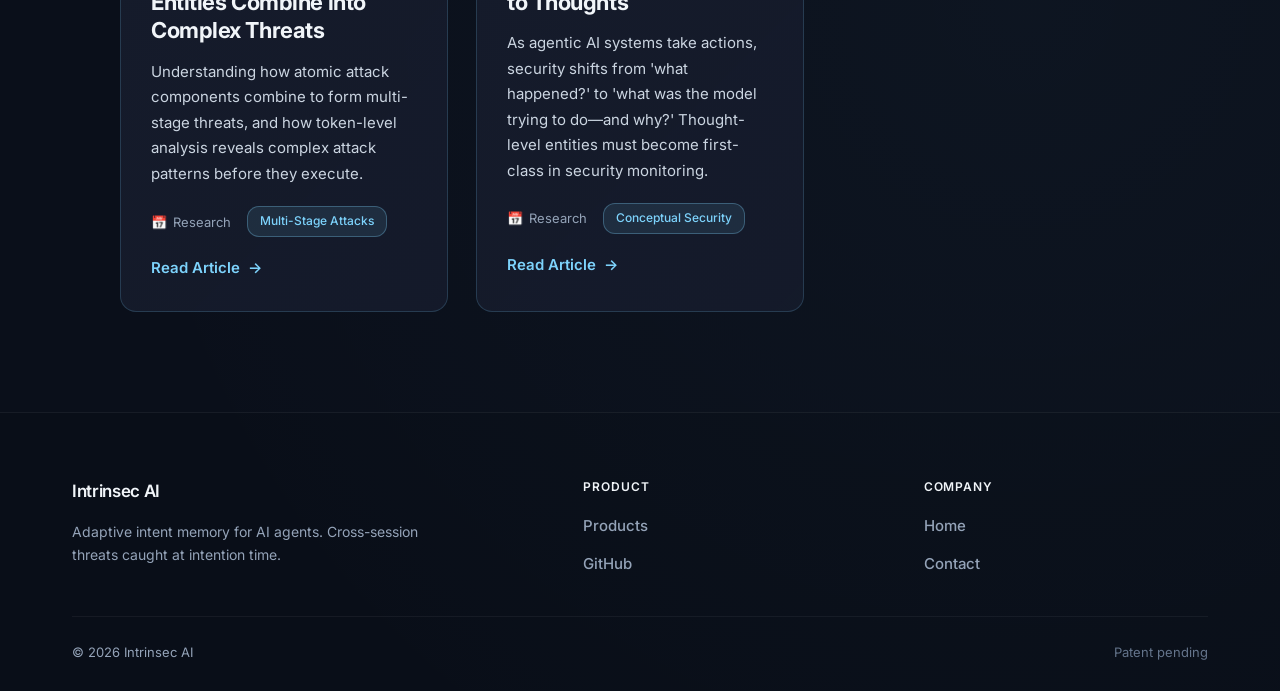
==== commit 19d9746b: "Add Agent Behavior Analytics blog post on three detection surfaces. Introduce a visual essay on even" ====
--- a/blog/index.html
+++ b/blog/index.html
@@ -797,6 +797,21 @@
                     </div>
                 </a>
 
+                <a href="agent-behavior-analytics.html" class="blog-card">
+                    <div class="blog-card-title">Agent Behavior Analytics through the Residual Stream</div>
+                    <div class="blog-card-excerpt">
+                        A unifying picture for ABA: anomaly detection across event, intent, and residual-stream space — from pub/sub tool calls to belief-state geometry inside the model.
+                    </div>
+                    <div class="blog-card-meta">
+                        <div class="blog-card-date">
+                            <span>📅</span>
+                            <span>May 2026</span>
+                        </div>
+                        <span class="blog-card-tag">Agent Behavior Analytics</span>
+                    </div>
+                    <div class="read-more">Read Article</div>
+                </a>
+
                 <a href="the-missing-lens-on-agent-identity.html" class="blog-card">
                     <div class="blog-card-title">The Missing Lens on AI Agent Identity</div>
                     <div class="blog-card-excerpt">
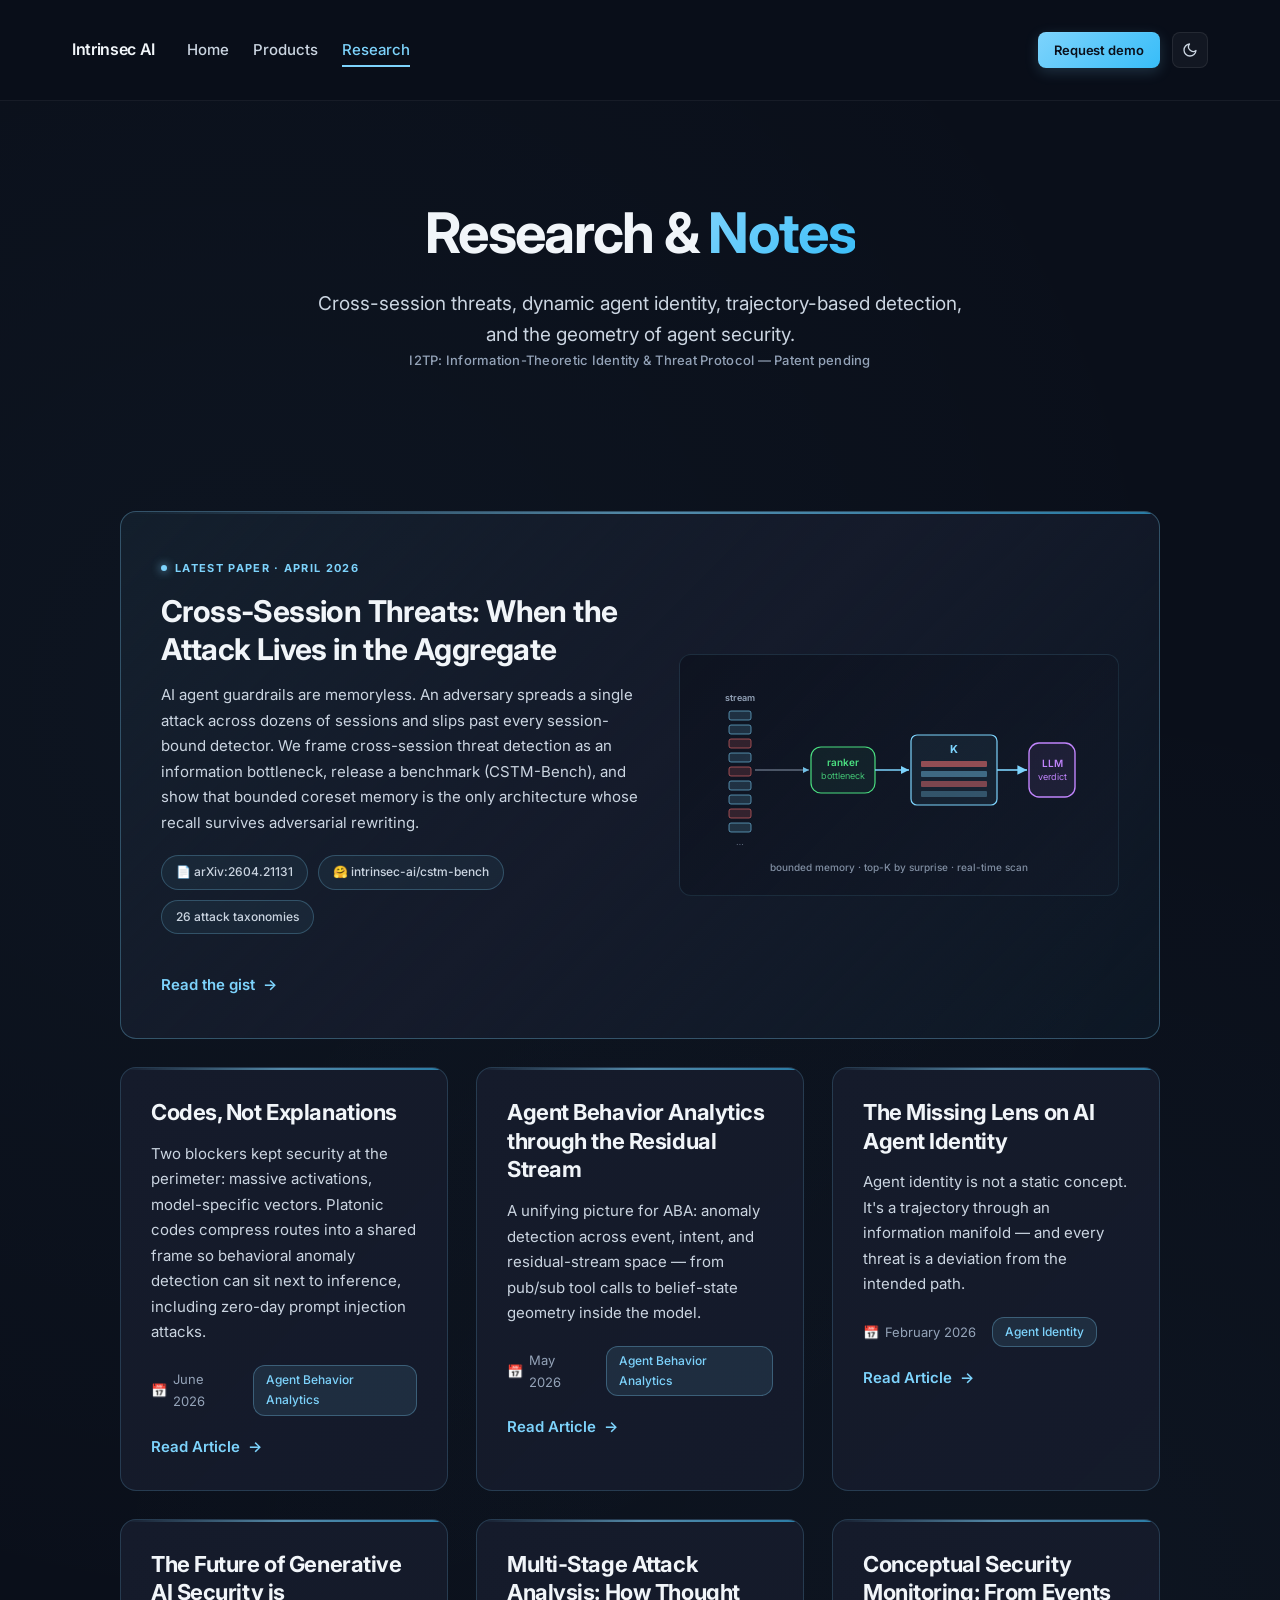
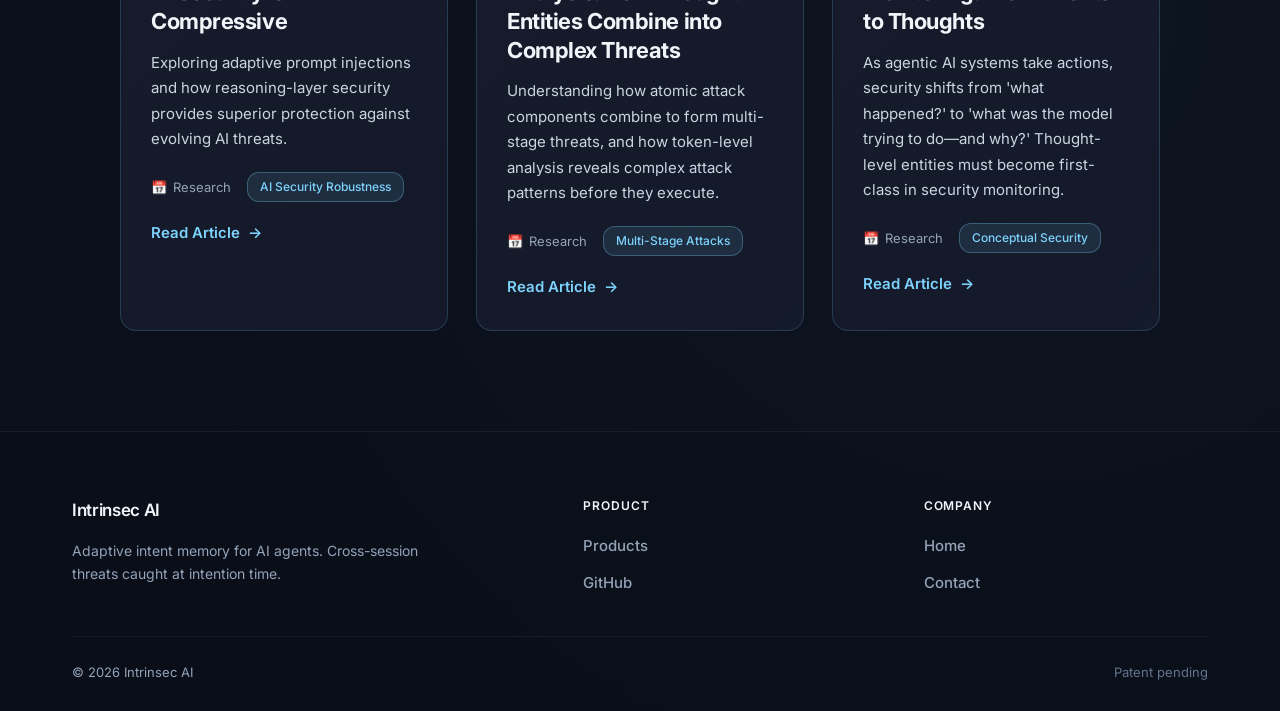
==== commit 75ff59c9: "Add Codes, Not Explanations post and list it on the research index. Introduce the platonic-codes ano" ====
--- a/blog/index.html
+++ b/blog/index.html
@@ -797,6 +797,21 @@
                     </div>
                 </a>
 
+                <a href="codes-not-explanations.html" class="blog-card">
+                    <div class="blog-card-title">Codes, Not Explanations</div>
+                    <div class="blog-card-excerpt">
+                        Two blockers kept security at the perimeter: massive activations, model-specific vectors. Platonic codes compress routes into a shared frame so behavioral anomaly detection can sit next to inference, including zero-day prompt injection attacks.
+                    </div>
+                    <div class="blog-card-meta">
+                        <div class="blog-card-date">
+                            <span>📅</span>
+                            <span>June 2026</span>
+                        </div>
+                        <span class="blog-card-tag">Agent Behavior Analytics</span>
+                    </div>
+                    <div class="read-more">Read Article</div>
+                </a>
+
                 <a href="agent-behavior-analytics.html" class="blog-card">
                     <div class="blog-card-title">Agent Behavior Analytics through the Residual Stream</div>
                     <div class="blog-card-excerpt">
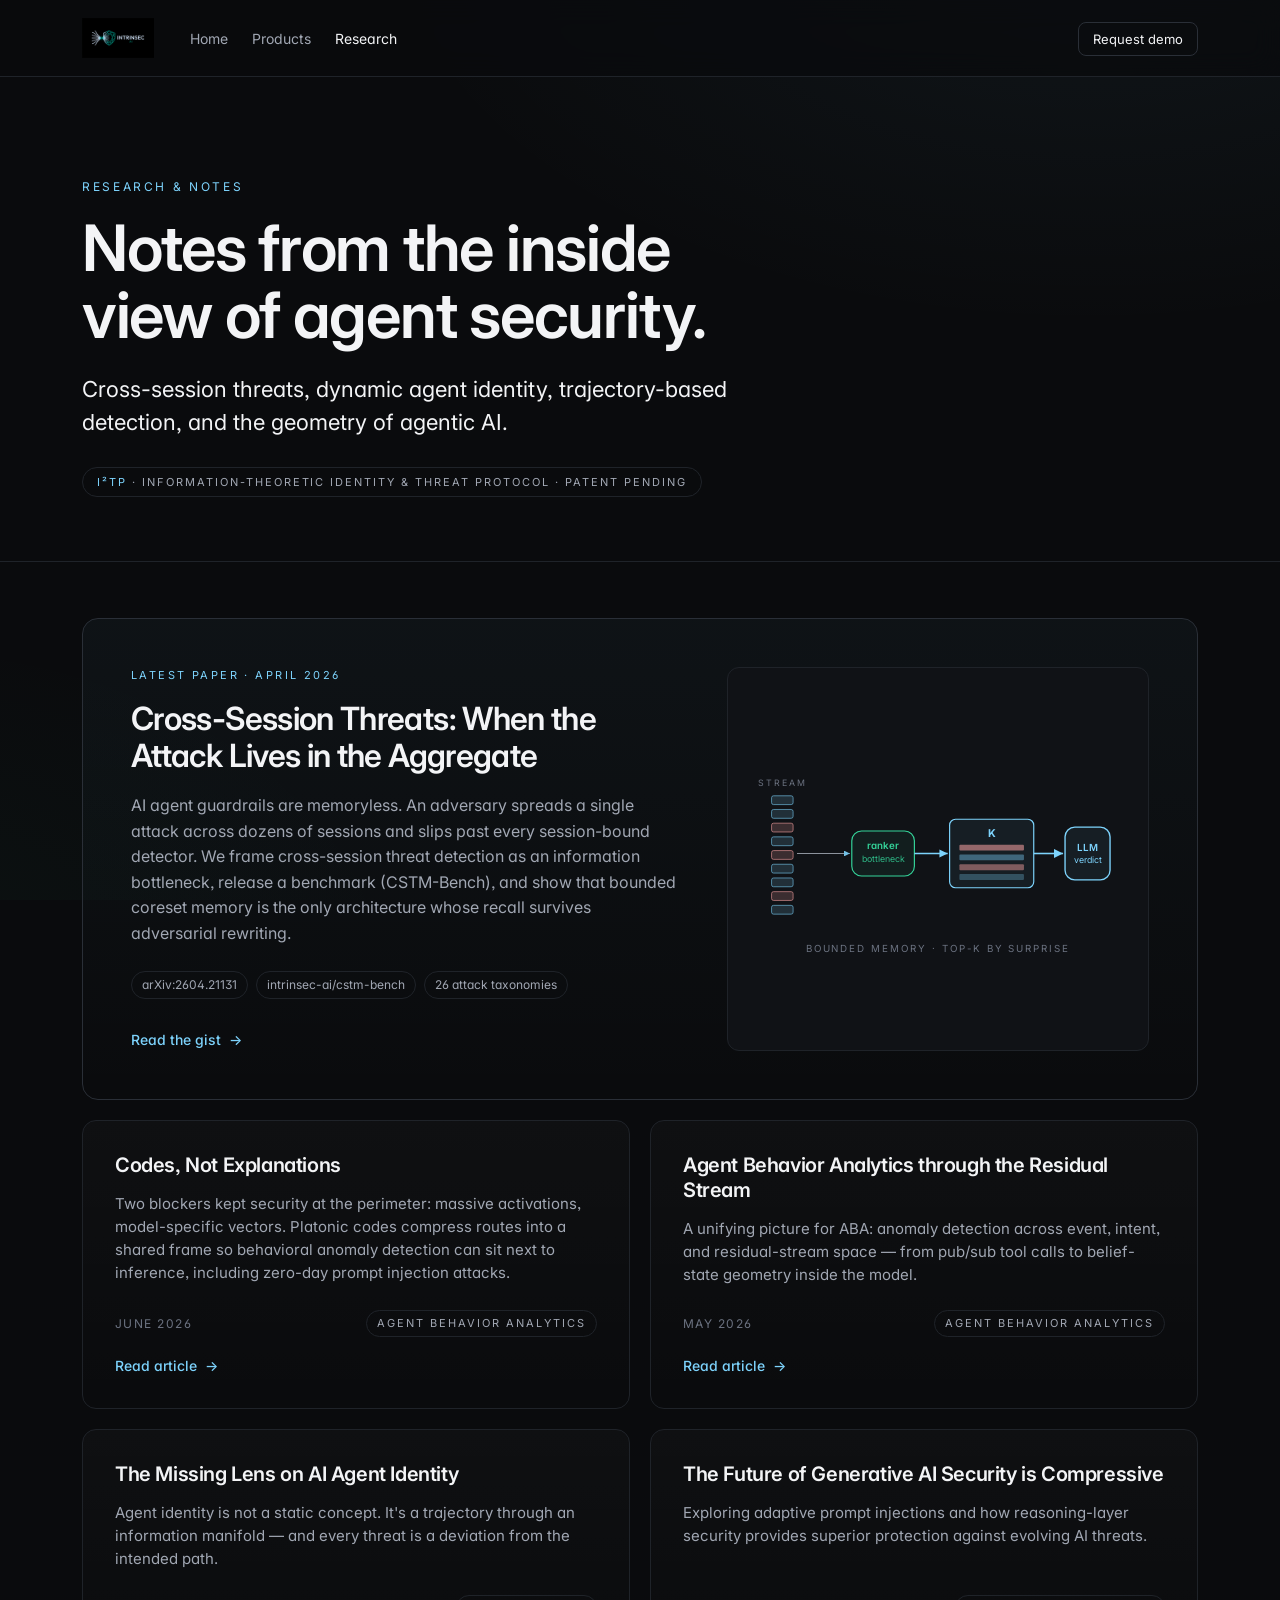
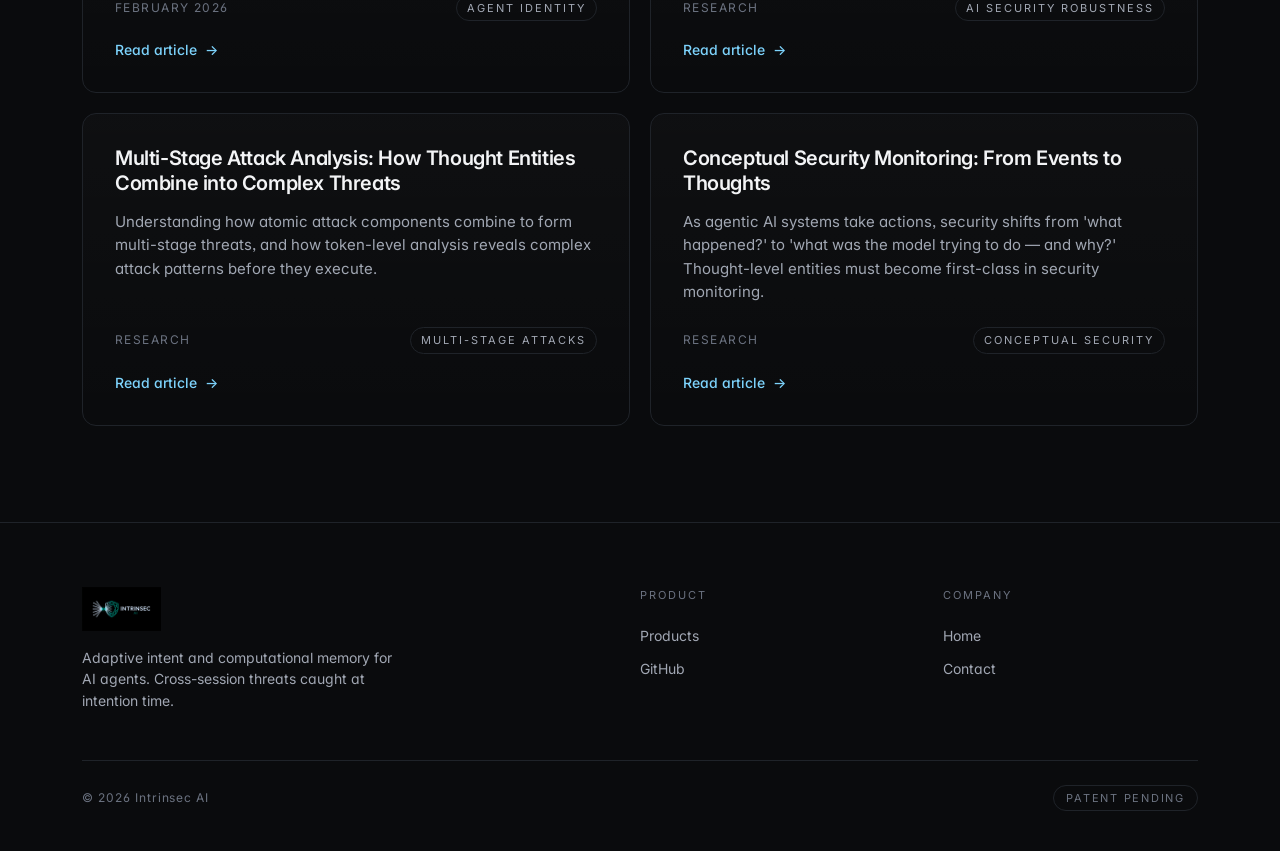
==== commit 0a6333fb: "Redesign home, products, and blog with minimal dark theme. Adopt the deck-inspired type-driven dark " ====
--- a/blog/index.html
+++ b/blog/index.html
@@ -5,696 +5,402 @@
     <meta name="viewport" content="width=device-width, initial-scale=1.0">
     <title>Research · Intrinsec AI · Cure the Amnesia</title>
     <meta name="description" content="Research and writing from Intrinsec AI on cross-session threat detection, dynamic agent identity, trajectory-based security, and the geometry of agentic AI.">
-    <meta name="color-scheme" content="dark light">
-    <meta name="theme-color" content="#0a0f1a">
+    <meta name="color-scheme" content="dark">
+    <meta name="theme-color" content="#0a0b0d">
+    <meta name="referrer" content="strict-origin-when-cross-origin">
     <meta property="og:title" content="Intrinsec AI · Research">
     <meta property="og:description" content="Cross-session threats, agent identity, trajectory-based detection. Patent-pending I2TP from Intrinsec AI.">
     <meta property="og:type" content="website">
+    <meta property="og:image" content="../intrinsec-ai-logo.png">
+    <meta name="twitter:card" content="summary_large_image">
+    <link rel="icon" type="image/png" href="../intrinsec-ai-logo.png">
+    <link rel="apple-touch-icon" href="../intrinsec-ai-logo.png">
     <link rel="preconnect" href="https://fonts.googleapis.com">
     <link rel="preconnect" href="https://fonts.gstatic.com" crossorigin>
-    <script>
-        (function () {
-            try {
-                const savedTheme = localStorage.getItem('theme');
-                const theme = savedTheme || 'dark';
-                document.documentElement.setAttribute('data-theme', theme);
-            } catch (e) {}
-        })();
-    </script>
     <link href="https://fonts.googleapis.com/css2?family=Inter:wght@400;500;600;700&display=swap" rel="stylesheet">
     <style>
-        * {
-            margin: 0;
-            padding: 0;
-            box-sizing: border-box;
-        }
-
         :root {
-            --navy: #0a0f1a;
-            --navy-light: #151b2b;
-            --navy-lighter: #1f2937;
-            --ice: #7dd3fc;
-            --ice-bright: #38bdf8;
-            --ice-glow: rgba(125, 211, 252, 0.12);
-            --ice-glow-strong: rgba(125, 211, 252, 0.2);
-            --text: #f1f5f9;
-            --text-secondary: #cbd5e1;
-            --text-dim: #94a3b8;
-            --text-subtle: #64748b;
-            --red: #ef4444;
-            --red-glow: rgba(239, 68, 68, 0.15);
-        }
-
-        [data-theme="light"] {
-            --navy: #ffffff;
-            --navy-light: #f8fafc;
-            --navy-lighter: #f1f5f9;
-            --ice: #0284c7;
-            --ice-bright: #0369a1;
-            --ice-glow: rgba(2, 132, 199, 0.1);
-            --ice-glow-strong: rgba(2, 132, 199, 0.15);
-            --text: #0f172a;
-            --text-secondary: #1e293b;
-            --text-dim: #475569;
-            --text-subtle: #64748b;
-            --red: #dc2626;
-            --red-glow: rgba(220, 38, 38, 0.1);
-        }
-
-        [data-theme="light"] body {
-            background-image:
-                radial-gradient(circle at 20% 30%, rgba(2, 132, 199, 0.02) 0%, transparent 50%),
-                radial-gradient(circle at 80% 70%, rgba(2, 132, 199, 0.02) 0%, transparent 50%);
-        }
+            --bg: #0a0b0d;
+            --bg-2: #101216;
+            --ink: #f3f4f6;
+            --ink-dim: #a1a7b3;
+            --ink-subtle: #6b7280;
+            --rule: #1f2329;
+            --rule-strong: #2a2f37;
+            --accent: #7dd3fc;
+            --accent-2: #34d399;
+            --warn: #fca5a5;
+            --container: 1180px;
+        }
+
+        * { box-sizing: border-box; margin: 0; padding: 0; }
+        html { scroll-behavior: smooth; }
 
         body {
-            font-family: 'Inter', -apple-system, BlinkMacSystemFont, sans-serif;
-            background: var(--navy);
-            background-image:
-                radial-gradient(circle at 20% 30%, rgba(125, 211, 252, 0.03) 0%, transparent 50%),
-                radial-gradient(circle at 80% 70%, rgba(125, 211, 252, 0.03) 0%, transparent 50%);
-            color: var(--text);
-            line-height: 1.7;
+            background: var(--bg);
+            color: var(--ink);
+            font-family: 'Inter', 'Helvetica Neue', Helvetica, Arial, system-ui, -apple-system, sans-serif;
+            font-feature-settings: "ss01", "cv11", "ss03";
             -webkit-font-smoothing: antialiased;
             -moz-osx-font-smoothing: grayscale;
+            line-height: 1.5;
             overflow-x: hidden;
-        }
-
-        html { scroll-behavior: smooth; }
-
-        /* Skip link */
+            background-image:
+                radial-gradient(1200px 700px at 85% -10%, rgba(125, 211, 252, 0.06), transparent 60%),
+                radial-gradient(900px 600px at -10% 110%, rgba(52, 211, 153, 0.04), transparent 60%);
+            background-attachment: fixed;
+        }
+
+        a { color: inherit; text-decoration: none; }
+
         .skip-link {
             position: absolute;
             left: 12px;
-            top: 12px;
+            top: -100px;
             padding: 10px 14px;
-            border-radius: 10px;
-            background: var(--navy-lighter);
-            color: var(--text);
-            border: 1px solid rgba(125, 211, 252, 0.25);
-            text-decoration: none;
-            font-size: 0.875rem;
-            font-weight: 600;
-            transform: translateY(-200%);
-            transition: transform 0.2s ease;
-            z-index: 200;
-        }
-        .skip-link:focus { transform: translateY(0); outline: none; }
+            border-radius: 8px;
+            background: var(--bg-2);
+            color: var(--ink);
+            border: 1px solid var(--rule);
+            font-size: 13px;
+            z-index: 1000;
+        }
+        .skip-link:focus { top: 12px; }
 
         .container {
-            max-width: 1200px;
+            max-width: var(--container);
             margin: 0 auto;
             padding: 0 32px;
-            width: 100%;
-            box-sizing: border-box;
-        }
-
-        /* Header */
+        }
+
+        /* ===== Header (same lockup as home/products) ===== */
         header {
-            padding: 32px 0;
             position: sticky;
             top: 0;
-            background: rgba(10, 15, 26, 0.95);
-            backdrop-filter: blur(12px);
-            -webkit-backdrop-filter: blur(12px);
-            z-index: 100;
-            border-bottom: 1px solid rgba(255, 255, 255, 0.06);
-            transition: all 0.3s ease;
-        }
-
-        [data-theme="light"] header {
-            background: rgba(255, 255, 255, 0.95);
-            border-bottom: 1px solid rgba(0, 0, 0, 0.08);
-        }
-
+            z-index: 50;
+            backdrop-filter: blur(14px);
+            -webkit-backdrop-filter: blur(14px);
+            background: rgba(10, 11, 13, 0.78);
+            border-bottom: 1px solid var(--rule);
+        }
         .header-content {
             display: flex;
             justify-content: space-between;
             align-items: center;
-        }
-
-        .header-left {
-            display: flex;
-            align-items: center;
-            gap: 32px;
-        }
-
-        .header-right {
-            display: flex;
-            align-items: center;
-            gap: 12px;
-        }
-
-        .logo {
-            font-size: 16px;
-            font-weight: 600;
-            color: var(--text);
-            letter-spacing: -0.02em;
-            transition: all 0.3s ease;
-            position: relative;
+            padding: 18px 0;
+            gap: 24px;
+        }
+        .header-left { display: flex; align-items: center; gap: 36px; }
+        .brand {
+            display: flex;
+            align-items: center;
+            gap: 10px;
+        }
+        .brand-mark {
+            height: 40px;
+            width: auto;
+            display: block;
+            filter: invert(1) hue-rotate(180deg) saturate(1.05);
+        }
+        .footer-brand .brand-mark { height: 44px; }
+        .nav { display: flex; gap: 24px; }
+        .nav-link {
+            font-size: 14px;
+            color: var(--ink-dim);
+            transition: color 0.15s ease;
+        }
+        .nav-link:hover, .nav-link[aria-current="page"] { color: var(--ink); }
+        .header-cta {
+            font-size: 13px;
+            padding: 8px 14px;
+            border: 1px solid var(--rule-strong);
+            border-radius: 8px;
+            color: var(--ink);
+            transition: border-color 0.15s ease, background 0.15s ease;
+        }
+        .header-cta:hover {
+            border-color: var(--accent);
+            background: rgba(125, 211, 252, 0.06);
+        }
+
+        /* ===== Sections ===== */
+        section { padding: 96px 0; border-top: 1px solid var(--rule); }
+        section:first-of-type { border-top: none; }
+
+        .eyebrow {
+            font-size: 12px;
+            letter-spacing: 0.22em;
+            text-transform: uppercase;
+            color: var(--accent);
+            margin-bottom: 18px;
+        }
+
+        h1, h2, h3 { font-weight: 600; letter-spacing: -0.02em; }
+        h1 { font-size: clamp(40px, 5.4vw, 64px); line-height: 1.05; }
+        h2 { font-size: clamp(28px, 3.4vw, 40px); line-height: 1.15; }
+        h3 { font-size: 20px; line-height: 1.3; }
+
+        p { color: var(--ink-dim); font-size: 17px; line-height: 1.6; }
+
+        .accent { color: var(--accent); }
+        .accent-2 { color: var(--accent-2); }
+
+        /* ===== Hero ===== */
+        .blog-hero { padding: 100px 0 64px; }
+        .blog-hero h1 { max-width: 16ch; margin-bottom: 24px; }
+        .blog-hero .lede { color: var(--ink); font-size: clamp(18px, 2vw, 22px); line-height: 1.5; max-width: 680px; }
+        .hero-patent {
+            margin-top: 28px;
             display: inline-block;
-            text-decoration: none;
-        }
-
-        .logo::after {
-            content: '';
-            position: absolute;
-            bottom: -4px;
-            left: 0;
-            width: 0;
-            height: 2px;
-            background: linear-gradient(90deg, var(--ice), var(--ice-bright));
-            transition: width 0.3s ease;
-        }
-
-        .logo:hover::after { width: 100%; }
-
-        .nav {
-            display: flex;
-            gap: 24px;
-            align-items: center;
-        }
-
-        .nav-link {
-            color: var(--text-secondary);
-            text-decoration: none;
-            font-size: 0.9375rem;
-            transition: color 0.3s ease;
-            font-weight: 500;
-            position: relative;
-        }
-
-        .nav-link::after {
-            content: '';
-            position: absolute;
-            bottom: -4px;
-            left: 0;
-            width: 0;
-            height: 2px;
-            background: var(--ice);
-            transition: width 0.3s ease;
-        }
-
-        .nav-link:hover {
-            color: var(--ice);
-        }
-
-        .nav-link:hover::after { width: 100%; }
-
-        .nav-link[aria-current="page"] {
-            color: var(--ice);
-        }
-
-        .nav-link[aria-current="page"]::after {
-            width: 100%;
-        }
-
-        .header-cta {
-            display: inline-flex;
-            align-items: center;
-            justify-content: center;
-            padding: 8px 16px;
-            border-radius: 8px;
-            background: linear-gradient(135deg, var(--ice) 0%, var(--ice-bright) 100%);
-            color: var(--navy);
-            text-decoration: none;
-            font-size: 0.8125rem;
-            font-weight: 600;
-            letter-spacing: -0.005em;
-            line-height: 1;
-            min-height: 36px;
-            white-space: nowrap;
-            box-shadow: 0 1px 0 rgba(255, 255, 255, 0.06) inset, 0 4px 14px rgba(125, 211, 252, 0.18);
-            transition: transform 0.2s ease, box-shadow 0.2s ease;
-        }
-
-        .header-cta:hover {
-            transform: translateY(-1px);
-            box-shadow: 0 1px 0 rgba(255, 255, 255, 0.06) inset, 0 8px 22px rgba(125, 211, 252, 0.28);
-        }
-
-        [data-theme="light"] .header-cta {
-            background: linear-gradient(135deg, #0ea5e9 0%, #0284c7 100%);
-            color: #ffffff;
-            box-shadow: 0 4px 14px rgba(14, 165, 233, 0.2);
-        }
-
-        [data-theme="light"] .header-cta:hover {
-            box-shadow: 0 8px 22px rgba(14, 165, 233, 0.28);
-        }
-
-        @media (max-width: 600px) {
-            .header-cta { display: none; }
-        }
-
-        .theme-toggle {
-            background: rgba(255, 255, 255, 0.04);
-            border: 1px solid rgba(255, 255, 255, 0.08);
-            border-radius: 8px;
-            padding: 8px;
-            width: 36px;
-            height: 36px;
-            cursor: pointer;
-            display: inline-flex;
-            align-items: center;
-            justify-content: center;
-            color: var(--text-secondary);
-            transition: color 0.2s ease, border-color 0.2s ease, background 0.2s ease;
-            font-family: 'Inter', sans-serif;
-        }
-
-        [data-theme="light"] .theme-toggle {
-            background: #ffffff;
-            border: 1px solid rgba(2, 132, 199, 0.18);
-            color: var(--text-dim);
-        }
-
-        .theme-toggle:hover {
-            background: rgba(125, 211, 252, 0.08);
-            border-color: rgba(125, 211, 252, 0.35);
-            color: var(--ice);
-        }
-
-        [data-theme="light"] .theme-toggle:hover {
-            background: rgba(2, 132, 199, 0.06);
-            border-color: rgba(2, 132, 199, 0.4);
-            color: var(--ice-bright);
-        }
-
-        .theme-toggle-svg {
-            display: block;
-            width: 16px;
-            height: 16px;
-            transition: transform 0.3s ease;
-        }
-
-        .theme-toggle-svg--sun { display: none; }
-        [data-theme="light"] .theme-toggle-svg--moon { display: none; }
-        [data-theme="light"] .theme-toggle-svg--sun { display: block; }
-
-        .theme-toggle:active .theme-toggle-svg {
-            transform: rotate(20deg);
-        }
-
-        /* Hero */
-        .blog-hero {
-            padding: 100px 0 60px;
-            text-align: center;
-            position: relative;
-        }
-
-        .blog-hero h1 {
-            font-size: clamp(2.5rem, 5vw, 3.5rem);
-            font-weight: 700;
-            margin-bottom: 24px;
-            line-height: 1.15;
-            letter-spacing: -0.03em;
-            color: var(--text);
-        }
-
-        .blog-hero .gradient {
-            background: linear-gradient(135deg, var(--ice) 0%, var(--ice-bright) 50%, var(--ice) 100%);
-            background-size: 200% 200%;
-            -webkit-background-clip: text;
-            -webkit-text-fill-color: transparent;
-            background-clip: text;
-        }
-
-        .blog-hero p {
-            font-size: 1.1875rem;
-            color: var(--text-secondary);
-            max-width: 660px;
-            margin: 0 auto;
-            line-height: 1.6;
-        }
-
-        .hero-patent {
-            margin-top: 18px;
-            font-size: 0.8125rem !important;
-            color: var(--text-dim) !important;
-            font-weight: 500;
-            letter-spacing: 0.02em;
-        }
-
-        /* Blog grid */
-        .blog-list {
-            padding: 40px 0 100px;
-        }
-
+            font-size: 11px;
+            letter-spacing: 0.18em;
+            text-transform: uppercase;
+            color: var(--ink-dim);
+            padding: 6px 14px;
+            border: 1px solid var(--rule);
+            border-radius: 999px;
+        }
+        .hero-patent .accent { color: var(--accent); }
+
+        /* ===== Featured card ===== */
+        .blog-list { padding: 56px 0 96px; border-top: 1px solid var(--rule); }
         .blog-grid {
             display: grid;
-            grid-template-columns: repeat(auto-fill, minmax(320px, 1fr));
-            gap: 28px;
-            margin-top: 40px;
-            max-width: 1040px;
-            margin-left: auto;
-            margin-right: auto;
-        }
-
-        .blog-card {
-            background: linear-gradient(135deg, var(--navy-light) 0%, rgba(21, 27, 43, 0.95) 100%);
-            border: 1px solid rgba(125, 211, 252, 0.18);
-            border-radius: 16px;
-            padding: 30px;
-            transition: all 0.4s cubic-bezier(0.4, 0, 0.2, 1);
-            position: relative;
-            overflow: hidden;
-            text-decoration: none;
-            display: block;
-            color: inherit;
-        }
-
-        [data-theme="light"] .blog-card {
-            background: linear-gradient(135deg, #ffffff 0%, #f0f9ff 100%);
-            border: 1px solid rgba(2, 132, 199, 0.18);
-            box-shadow: 0 4px 20px rgba(2, 132, 199, 0.08);
-        }
-
-        .blog-card::before {
-            content: '';
-            position: absolute;
-            top: 0;
-            left: 0;
-            right: 0;
-            height: 2px;
-            background: linear-gradient(90deg,
-                transparent,
-                var(--ice),
-                var(--ice-bright),
-                var(--ice),
-                transparent);
-            background-size: 200% 100%;
-            animation: topBorderFlow 3s ease-in-out infinite;
-            opacity: 0.6;
-        }
-
-        @keyframes topBorderFlow {
-            0%, 100% { background-position: -200% 0; }
-            50% { background-position: 200% 0; }
-        }
-
-        .blog-card:hover {
-            transform: translateY(-6px);
-            border-color: var(--ice);
-            box-shadow: 0 12px 48px rgba(125, 211, 252, 0.15),
-                        inset 0 1px 0 rgba(255, 255, 255, 0.06),
-                        0 0 60px var(--ice-glow);
-        }
-
-        [data-theme="light"] .blog-card:hover {
-            border-color: rgba(2, 132, 199, 0.5);
-            box-shadow: 0 12px 48px rgba(2, 132, 199, 0.18),
-                        inset 0 1px 0 rgba(2, 132, 199, 0.08),
-                        0 0 60px rgba(2, 132, 199, 0.12);
-        }
-
+            grid-template-columns: repeat(2, 1fr);
+            gap: 20px;
+        }
         .blog-card-featured {
             grid-column: 1 / -1;
             display: grid;
-            grid-template-columns: minmax(0, 1.05fr) minmax(0, 0.95fr);
-            gap: 32px;
-            padding: 40px;
-            background: linear-gradient(135deg, rgba(125, 211, 252, 0.06) 0%, var(--navy-light) 50%, rgba(56, 189, 248, 0.04) 100%);
-            border: 1px solid rgba(125, 211, 252, 0.3);
-            align-items: center;
-        }
-
-        [data-theme="light"] .blog-card-featured {
-            background: linear-gradient(135deg, rgba(2, 132, 199, 0.06) 0%, #ffffff 50%, rgba(2, 132, 199, 0.03) 100%);
-            border-color: rgba(2, 132, 199, 0.3);
-        }
-
+            grid-template-columns: 1.3fr 1fr;
+            gap: 48px;
+            border: 1px solid var(--rule-strong);
+            border-radius: 16px;
+            padding: 48px;
+            background: linear-gradient(180deg, rgba(125, 211, 252, 0.04), rgba(125, 211, 252, 0));
+            position: relative;
+            transition: border-color 0.15s ease, transform 0.15s ease;
+        }
+        .blog-card-featured:hover {
+            border-color: var(--accent);
+            transform: translateY(-2px);
+        }
         .featured-eyebrow {
+            font-size: 11px;
+            letter-spacing: 0.22em;
+            text-transform: uppercase;
+            color: var(--accent);
+            margin-bottom: 16px;
+        }
+        .featured-title {
+            font-size: clamp(24px, 2.8vw, 32px);
+            font-weight: 600;
+            letter-spacing: -0.02em;
+            line-height: 1.18;
+            color: var(--ink);
+            margin-bottom: 18px;
+        }
+        .featured-excerpt {
+            color: var(--ink-dim);
+            font-size: 16px;
+            line-height: 1.6;
+            margin-bottom: 24px;
+            max-width: 56ch;
+        }
+        .featured-paper-meta {
+            display: flex;
+            gap: 8px;
+            flex-wrap: wrap;
+            margin-bottom: 28px;
+        }
+        .featured-paper-tag {
             display: inline-flex;
             align-items: center;
+            gap: 6px;
+            font-size: 12px;
+            padding: 4px 10px;
+            border: 1px solid var(--rule);
+            border-radius: 999px;
+            color: var(--ink-dim);
+            transition: border-color 0.15s ease, color 0.15s ease;
+        }
+        .featured-paper-tag:hover {
+            border-color: var(--accent);
+            color: var(--accent);
+        }
+        .read-more {
+            display: inline-flex;
+            align-items: center;
             gap: 8px;
-            font-size: 0.6875rem;
-            font-weight: 700;
-            letter-spacing: 0.12em;
-            text-transform: uppercase;
-            color: var(--ice);
-            margin-bottom: 16px;
-        }
-
-        .featured-eyebrow::before {
-            content: '';
-            display: inline-block;
-            width: 6px;
-            height: 6px;
-            border-radius: 50%;
-            background: var(--ice);
-            box-shadow: 0 0 10px var(--ice);
-        }
-
-        .featured-title {
-            font-size: clamp(1.5rem, 3vw, 1.875rem);
-            font-weight: 700;
-            color: var(--text);
-            margin-bottom: 14px;
+            font-size: 14px;
+            color: var(--accent);
+            font-weight: 500;
+        }
+        .read-more::after { content: "→"; transition: transform 0.15s ease; }
+        .blog-card-featured:hover .read-more::after { transform: translateX(4px); }
+
+        .featured-visual {
+            display: flex;
+            align-items: center;
+            justify-content: center;
+            background: var(--bg-2);
+            border: 1px solid var(--rule);
+            border-radius: 12px;
+            padding: 24px;
+        }
+        .featured-visual svg { width: 100%; height: auto; }
+
+        /* ===== Standard card ===== */
+        .blog-card {
+            border: 1px solid var(--rule);
+            border-radius: 14px;
+            padding: 32px;
+            background: linear-gradient(180deg, rgba(255, 255, 255, 0.02), rgba(255, 255, 255, 0));
+            display: flex;
+            flex-direction: column;
+            transition: border-color 0.15s ease, transform 0.15s ease;
+        }
+        .blog-card:hover {
+            border-color: var(--accent);
+            transform: translateY(-2px);
+        }
+        .blog-card-title {
+            font-size: 20px;
+            font-weight: 600;
             letter-spacing: -0.02em;
             line-height: 1.25;
-        }
-
-        .blog-card-featured:hover .featured-title { color: var(--ice); }
-
-        .featured-excerpt {
-            font-size: 0.9375rem;
-            color: var(--text-secondary);
-            line-height: 1.7;
-            margin-bottom: 20px;
-        }
-
-        .featured-paper-meta {
-            display: flex;
+            color: var(--ink);
+            margin-bottom: 14px;
+        }
+        .blog-card-excerpt {
+            color: var(--ink-dim);
+            font-size: 15px;
+            line-height: 1.55;
+            margin-bottom: 24px;
+            flex: 1;
+        }
+        .blog-card-meta {
+            display: flex;
+            justify-content: space-between;
+            align-items: center;
+            gap: 12px;
+            margin-bottom: 18px;
             flex-wrap: wrap;
-            gap: 10px;
-            margin-bottom: 20px;
-        }
-
-        .featured-paper-tag {
+        }
+        .blog-card-date {
             display: inline-flex;
             align-items: center;
             gap: 6px;
-            padding: 6px 14px;
-            border-radius: 100px;
-            border: 1px solid rgba(125, 211, 252, 0.25);
-            background: rgba(125, 211, 252, 0.06);
-            color: var(--text-secondary);
-            font-size: 0.75rem;
-            font-weight: 500;
-        }
-
-        [data-theme="light"] .featured-paper-tag {
-            border-color: rgba(2, 132, 199, 0.3);
-            background: rgba(2, 132, 199, 0.05);
-        }
-
-        .featured-visual {
-            position: relative;
-            min-height: 240px;
-            border-radius: 12px;
-            background: linear-gradient(135deg, rgba(10, 15, 26, 0.6) 0%, rgba(21, 27, 43, 0.4) 100%);
-            border: 1px solid rgba(125, 211, 252, 0.12);
-            display: flex;
-            align-items: center;
-            justify-content: center;
-            overflow: hidden;
-        }
-
-        [data-theme="light"] .featured-visual {
-            background: linear-gradient(135deg, #f8fafc 0%, #f0f9ff 100%);
-            border-color: rgba(2, 132, 199, 0.12);
-        }
-
-        .featured-visual svg {
-            width: 100%;
-            height: auto;
-            max-width: 380px;
-        }
-
-        @media (max-width: 760px) {
+            font-size: 12px;
+            letter-spacing: 0.12em;
+            text-transform: uppercase;
+            color: var(--ink-subtle);
+        }
+        .blog-card-tag {
+            font-size: 11px;
+            letter-spacing: 0.18em;
+            text-transform: uppercase;
+            padding: 4px 10px;
+            border: 1px solid var(--rule);
+            border-radius: 999px;
+            color: var(--ink-dim);
+        }
+
+        /* ===== Footer ===== */
+        footer {
+            border-top: 1px solid var(--rule);
+            padding: 64px 0 40px;
+            background: var(--bg);
+        }
+        .footer-grid {
+            display: grid;
+            grid-template-columns: 2fr 1fr 1fr;
+            gap: 48px;
+            margin-bottom: 48px;
+        }
+        .footer-brand .brand { margin-bottom: 16px; }
+        .footer-tag {
+            font-size: 14px;
+            color: var(--ink-dim);
+            max-width: 36ch;
+            line-height: 1.55;
+        }
+        .footer-col-title {
+            font-size: 11px;
+            letter-spacing: 0.18em;
+            text-transform: uppercase;
+            color: var(--ink-subtle);
+            margin-bottom: 16px;
+        }
+        .footer-col a {
+            display: block;
+            font-size: 14px;
+            color: var(--ink-dim);
+            padding: 6px 0;
+            transition: color 0.15s ease;
+        }
+        .footer-col a:hover { color: var(--ink); }
+        .footer-bottom {
+            border-top: 1px solid var(--rule);
+            padding-top: 24px;
+            display: flex;
+            justify-content: space-between;
+            align-items: center;
+            font-size: 12px;
+            color: var(--ink-subtle);
+            letter-spacing: 0.08em;
+        }
+        .footer-patent {
+            padding: 4px 12px;
+            border: 1px solid var(--rule);
+            border-radius: 999px;
+            font-size: 11px;
+            letter-spacing: 0.16em;
+            text-transform: uppercase;
+        }
+
+        @media (max-width: 900px) {
+            .container { padding: 0 24px; }
+            section { padding: 64px 0; }
+            .blog-hero { padding: 64px 0 48px; }
+            .blog-list { padding: 40px 0 64px; }
+            .blog-grid { grid-template-columns: 1fr; }
             .blog-card-featured {
                 grid-template-columns: 1fr;
-                padding: 28px;
-                gap: 24px;
+                padding: 32px;
+                gap: 32px;
             }
-            .featured-visual { min-height: 180px; }
-        }
-
-        .blog-card-title {
-            font-size: 1.375rem;
-            font-weight: 700;
-            color: var(--text);
-            margin-bottom: 14px;
-            letter-spacing: -0.02em;
-            line-height: 1.3;
-        }
-
-        .blog-card:hover .blog-card-title { color: var(--ice); }
-
-        .blog-card-excerpt {
-            font-size: 0.9375rem;
-            color: var(--text-secondary);
-            line-height: 1.7;
-            margin-bottom: 20px;
-        }
-
-        .blog-card-meta {
-            display: flex;
-            align-items: center;
-            gap: 16px;
-            font-size: 0.8125rem;
-            color: var(--text-dim);
-        }
-
-        .blog-card-date {
-            display: flex;
-            align-items: center;
-            gap: 6px;
-        }
-
-        .blog-card-tag {
-            display: inline-block;
-            padding: 4px 12px;
-            background: rgba(125, 211, 252, 0.1);
-            border: 1px solid rgba(125, 211, 252, 0.3);
-            border-radius: 12px;
-            color: var(--ice);
-            font-size: 0.75rem;
-            font-weight: 500;
-        }
-
-        [data-theme="light"] .blog-card-tag {
-            background: linear-gradient(135deg, rgba(2, 132, 199, 0.1) 0%, rgba(224, 242, 254, 0.6) 100%);
-            border: 1px solid rgba(2, 132, 199, 0.3);
-            color: var(--ice);
-        }
-
-        .read-more {
-            margin-top: 18px;
-            display: inline-flex;
-            align-items: center;
-            gap: 8px;
-            color: var(--ice);
-            font-size: 0.9375rem;
-            font-weight: 600;
-            transition: gap 0.3s ease;
-        }
-
-        .blog-card:hover .read-more { gap: 12px; }
-
-        .read-more::after {
-            content: '→';
-            transition: transform 0.3s ease;
-        }
-
-        .blog-card:hover .read-more::after { transform: translateX(4px); }
-
-        /* Footer */
-        footer {
-            padding: 64px 0 28px;
-            border-top: 1px solid rgba(255, 255, 255, 0.06);
-            background: rgba(0, 0, 0, 0.08);
-        }
-        [data-theme="light"] footer {
-            background: rgba(0, 0, 0, 0.02);
-            border-top: 1px solid rgba(0, 0, 0, 0.08);
-        }
-        .footer-grid {
-            display: grid;
-            grid-template-columns: minmax(0, 1.6fr) minmax(0, 1fr) minmax(0, 1fr);
-            gap: 56px;
-            margin-bottom: 40px;
-        }
-        .footer-brand { max-width: 380px; }
-        .footer-logo {
-            font-size: 17px;
-            font-weight: 600;
-            color: var(--text);
-            text-decoration: none;
-            letter-spacing: -0.02em;
-        }
-        .footer-tag {
-            margin-top: 14px;
-            color: var(--text-dim);
-            font-size: 0.875rem;
-            line-height: 1.65;
-        }
-        .footer-col {
-            display: flex;
-            flex-direction: column;
-            gap: 12px;
-        }
-        .footer-col-title {
-            color: var(--text);
-            font-size: 0.75rem;
-            font-weight: 600;
-            letter-spacing: 0.08em;
-            text-transform: uppercase;
-            margin-bottom: 4px;
-        }
-        .footer-col a {
-            color: var(--text-dim);
-            text-decoration: none;
-            font-size: 0.9375rem;
-            font-weight: 500;
-            transition: color 0.2s ease;
-        }
-        .footer-col a:hover { color: var(--ice); }
-        .footer-bottom {
-            display: flex;
-            justify-content: space-between;
-            align-items: center;
-            gap: 16px;
-            padding-top: 24px;
-            border-top: 1px solid rgba(255, 255, 255, 0.05);
-            color: var(--text-dim);
-            font-size: 0.8125rem;
-            flex-wrap: wrap;
-        }
-        [data-theme="light"] .footer-bottom {
-            border-top-color: rgba(0, 0, 0, 0.08);
-        }
-        .footer-patent { color: var(--text-subtle); }
-
-        @media (max-width: 720px) {
-            footer { padding: 48px 0 24px; }
-            .footer-grid {
-                grid-template-columns: 1fr 1fr;
-                gap: 32px;
-                margin-bottom: 32px;
+            .footer-grid { grid-template-columns: 1fr; gap: 32px; }
+            .footer-bottom { flex-direction: column; gap: 12px; }
+            .nav { display: none; }
+        }
+
+        @media (max-width: 600px) {
+            .container { padding: 0 20px; }
+            .blog-card { padding: 24px; }
+            .header-cta { display: none; }
+        }
+
+        @media (prefers-reduced-motion: reduce) {
+            * {
+                animation-duration: 0.01ms !important;
+                animation-iteration-count: 1 !important;
+                transition-duration: 0.01ms !important;
+                scroll-behavior: auto !important;
             }
-            .footer-brand {
-                grid-column: 1 / -1;
-                max-width: 100%;
-            }
-        }
-
-        @media (max-width: 768px) {
-            .container { padding: 0 20px; }
-            .blog-hero { padding: 70px 0 50px; }
-            .blog-hero h1 { font-size: clamp(2rem, 6vw, 2.5rem); }
-            .blog-hero p { font-size: 1.0625rem; }
-            .blog-grid {
-                grid-template-columns: 1fr;
-                gap: 20px;
-                margin-top: 32px;
-            }
-            .blog-card { padding: 24px; }
-            .blog-card-title { font-size: 1.1875rem; }
-            .header-left { gap: 20px; }
-            .nav { gap: 16px; }
-            .nav-link { font-size: 0.8125rem; }
         }
     </style>
 </head>
 <body>
     <a class="skip-link" href="#main">Skip to content</a>
+
     <header>
         <div class="container">
             <div class="header-content">
                 <div class="header-left">
-                    <a href="../index.html" class="logo">Intrinsec AI</a>
+                    <a href="../index.html" class="brand" aria-label="Intrinsec AI home">
+                        <img src="../intrinsec-ai-logo.png" alt="Intrinsec AI" class="brand-mark">
+                    </a>
                     <nav class="nav" aria-label="Primary">
                         <a class="nav-link" href="../index.html">Home</a>
                         <a class="nav-link" href="../products.html">Products</a>
@@ -703,15 +409,6 @@
                 </div>
                 <div class="header-right">
                     <a class="header-cta" href="mailto:ari.azarafrooz@intrinsec.ai">Request demo</a>
-                    <button class="theme-toggle" id="themeToggle" type="button" aria-label="Switch to light theme" aria-pressed="false">
-                        <svg class="theme-toggle-svg theme-toggle-svg--moon" viewBox="0 0 24 24" fill="none" stroke="currentColor" stroke-width="2" stroke-linecap="round" stroke-linejoin="round" aria-hidden="true">
-                            <path d="M21 12.79A9 9 0 1 1 11.21 3 7 7 0 0 0 21 12.79z"/>
-                        </svg>
-                        <svg class="theme-toggle-svg theme-toggle-svg--sun" viewBox="0 0 24 24" fill="none" stroke="currentColor" stroke-width="2" stroke-linecap="round" stroke-linejoin="round" aria-hidden="true">
-                            <circle cx="12" cy="12" r="4"/>
-                            <path d="M12 2v2M12 20v2M4.93 4.93l1.41 1.41M17.66 17.66l1.41 1.41M2 12h2M20 12h2M4.93 19.07l1.41-1.41M17.66 6.34l1.41-1.41"/>
-                        </svg>
-                    </button>
                 </div>
             </div>
         </div>
@@ -721,171 +418,147 @@
 
     <section class="blog-hero">
         <div class="container">
-            <h1>Research &amp; <span class="gradient">Notes</span></h1>
-            <p>Cross-session threats, dynamic agent identity, trajectory-based detection, and the geometry of agent security.</p>
-            <p class="hero-patent">I2TP: Information-Theoretic Identity &amp; Threat Protocol — Patent pending</p>
+            <p class="eyebrow">Research &amp; notes</p>
+            <h1>Notes from the inside view of agent security.</h1>
+            <p class="lede">Cross-session threats, dynamic agent identity, trajectory-based detection, and the geometry of agentic AI.</p>
+            <span class="hero-patent"><span class="accent">I²TP</span> · Information-Theoretic Identity &amp; Threat Protocol · Patent pending</span>
         </div>
     </section>
 
     <section class="blog-list">
         <div class="container">
             <div class="blog-grid">
-                <a href="cross-session-threats-cstm-bench.html" class="blog-card blog-card-featured">
+
+                <!-- Featured -->
+                <a href="cross-session-threats-cstm-bench.html" class="blog-card-featured">
                     <div>
                         <div class="featured-eyebrow">Latest paper · April 2026</div>
                         <div class="featured-title">Cross-Session Threats: When the Attack Lives in the Aggregate</div>
-                        <div class="featured-excerpt">
+                        <p class="featured-excerpt">
                             AI agent guardrails are memoryless. An adversary spreads a single attack across dozens of sessions and slips past every session-bound detector. We frame cross-session threat detection as an information bottleneck, release a benchmark (CSTM-Bench), and show that bounded coreset memory is the only architecture whose recall survives adversarial rewriting.
-                        </div>
+                        </p>
                         <div class="featured-paper-meta">
-                            <span class="featured-paper-tag" style="cursor:pointer;" onclick="event.stopPropagation(); window.open('https://arxiv.org/abs/2604.21131','_blank','noopener,noreferrer');">📄 arXiv:2604.21131</span>
-                            <span class="featured-paper-tag" style="cursor:pointer;" onclick="event.stopPropagation(); window.open('https://huggingface.co/datasets/intrinsec-ai/cstm-bench','_blank','noopener,noreferrer');">🤗 intrinsec-ai/cstm-bench</span>
+                            <span class="featured-paper-tag" onclick="event.preventDefault(); event.stopPropagation(); window.open('https://arxiv.org/abs/2604.21131','_blank','noopener,noreferrer');">arXiv:2604.21131</span>
+                            <span class="featured-paper-tag" onclick="event.preventDefault(); event.stopPropagation(); window.open('https://huggingface.co/datasets/intrinsec-ai/cstm-bench','_blank','noopener,noreferrer');">intrinsec-ai/cstm-bench</span>
                             <span class="featured-paper-tag">26 attack taxonomies</span>
                         </div>
-                        <div class="read-more">Read the gist</div>
+                        <span class="read-more">Read the gist</span>
                     </div>
                     <div class="featured-visual" aria-hidden="true">
                         <svg viewBox="0 0 380 240" fill="none" xmlns="http://www.w3.org/2000/svg">
                             <defs>
-                                <linearGradient id="featStream" x1="0%" y1="0%" x2="100%" y2="0%">
-                                    <stop offset="0%" stop-color="#7dd3fc" stop-opacity="0.05"/>
-                                    <stop offset="100%" stop-color="#7dd3fc" stop-opacity="0.45"/>
-                                </linearGradient>
                                 <marker id="featArr" markerWidth="6" markerHeight="6" refX="6" refY="3" orient="auto">
                                     <path d="M0,0 L6,3 L0,6" fill="#7dd3fc"/>
                                 </marker>
                             </defs>
-                            <!-- session messages stream -->
                             <g opacity="0.85">
                                 <rect x="20" y="56" width="22" height="9" rx="2" fill="rgba(125,211,252,0.18)" stroke="#7dd3fc" stroke-width="0.7"/>
                                 <rect x="20" y="70" width="22" height="9" rx="2" fill="rgba(125,211,252,0.18)" stroke="#7dd3fc" stroke-width="0.7"/>
-                                <rect x="20" y="84" width="22" height="9" rx="2" fill="rgba(248,113,113,0.18)" stroke="#f87171" stroke-width="0.7"/>
+                                <rect x="20" y="84" width="22" height="9" rx="2" fill="rgba(252,165,165,0.22)" stroke="#fca5a5" stroke-width="0.7"/>
                                 <rect x="20" y="98" width="22" height="9" rx="2" fill="rgba(125,211,252,0.18)" stroke="#7dd3fc" stroke-width="0.7"/>
-                                <rect x="20" y="112" width="22" height="9" rx="2" fill="rgba(248,113,113,0.18)" stroke="#f87171" stroke-width="0.7"/>
+                                <rect x="20" y="112" width="22" height="9" rx="2" fill="rgba(252,165,165,0.22)" stroke="#fca5a5" stroke-width="0.7"/>
                                 <rect x="20" y="126" width="22" height="9" rx="2" fill="rgba(125,211,252,0.18)" stroke="#7dd3fc" stroke-width="0.7"/>
                                 <rect x="20" y="140" width="22" height="9" rx="2" fill="rgba(125,211,252,0.18)" stroke="#7dd3fc" stroke-width="0.7"/>
-                                <rect x="20" y="154" width="22" height="9" rx="2" fill="rgba(248,113,113,0.18)" stroke="#f87171" stroke-width="0.7"/>
+                                <rect x="20" y="154" width="22" height="9" rx="2" fill="rgba(252,165,165,0.22)" stroke="#fca5a5" stroke-width="0.7"/>
                                 <rect x="20" y="168" width="22" height="9" rx="2" fill="rgba(125,211,252,0.18)" stroke="#7dd3fc" stroke-width="0.7"/>
                             </g>
-                            <text x="31" y="46" text-anchor="middle" fill="#94a3b8" font-family="Inter,sans-serif" font-size="9" font-weight="600">stream</text>
-                            <text x="31" y="190" text-anchor="middle" fill="#94a3b8" font-family="Inter,sans-serif" font-size="9" opacity="0.6">…</text>
-
-                            <!-- Bottleneck (ranker) -->
-                            <line x1="46" y1="115" x2="100" y2="115" stroke="#94a3b8" stroke-width="1" marker-end="url(#featArr)" opacity="0.9"/>
-                            <rect x="102" y="92" width="64" height="46" rx="10" fill="rgba(74,222,128,0.06)" stroke="#4ade80" stroke-width="1.2"/>
-                            <text x="134" y="111" text-anchor="middle" fill="#4ade80" font-family="Inter,sans-serif" font-size="10" font-weight="600">ranker</text>
-                            <text x="134" y="124" text-anchor="middle" fill="#4ade80" font-family="Inter,sans-serif" font-size="9" opacity="0.85">bottleneck</text>
-
-                            <!-- Coreset buffer of capacity K -->
+                            <text x="31" y="46" text-anchor="middle" fill="#6b7280" font-family="Inter,sans-serif" font-size="9" letter-spacing="2">STREAM</text>
+
+                            <line x1="46" y1="115" x2="100" y2="115" stroke="#a1a7b3" stroke-width="1" marker-end="url(#featArr)" opacity="0.9"/>
+                            <rect x="102" y="92" width="64" height="46" rx="10" fill="rgba(52,211,153,0.06)" stroke="#34d399" stroke-width="1.2"/>
+                            <text x="134" y="110" text-anchor="middle" fill="#34d399" font-family="Inter,sans-serif" font-size="10" font-weight="600">ranker</text>
+                            <text x="134" y="124" text-anchor="middle" fill="#34d399" font-family="Inter,sans-serif" font-size="9" opacity="0.85">bottleneck</text>
+
                             <line x1="166" y1="115" x2="200" y2="115" stroke="#7dd3fc" stroke-width="1.4" marker-end="url(#featArr)"/>
                             <rect x="202" y="80" width="86" height="70" rx="6" fill="rgba(125,211,252,0.06)" stroke="#7dd3fc" stroke-width="1.2"/>
                             <text x="245" y="98" text-anchor="middle" fill="#7dd3fc" font-family="Inter,sans-serif" font-size="11" font-weight="700">K</text>
-                            <rect x="212" y="106" width="66" height="6" rx="1" fill="rgba(248,113,113,0.55)"/>
+                            <rect x="212" y="106" width="66" height="6" rx="1" fill="rgba(252,165,165,0.55)"/>
                             <rect x="212" y="116" width="66" height="6" rx="1" fill="rgba(125,211,252,0.4)"/>
-                            <rect x="212" y="126" width="66" height="6" rx="1" fill="rgba(248,113,113,0.45)"/>
+                            <rect x="212" y="126" width="66" height="6" rx="1" fill="rgba(252,165,165,0.45)"/>
                             <rect x="212" y="136" width="66" height="6" rx="1" fill="rgba(125,211,252,0.28)"/>
 
-                            <!-- Correlator -->
                             <line x1="288" y1="115" x2="318" y2="115" stroke="#7dd3fc" stroke-width="1.6" marker-end="url(#featArr)"/>
-                            <rect x="320" y="88" width="46" height="54" rx="10" fill="rgba(192,132,252,0.08)" stroke="#c084fc" stroke-width="1.4"/>
-                            <text x="343" y="112" text-anchor="middle" fill="#c084fc" font-family="Inter,sans-serif" font-size="10" font-weight="600">LLM</text>
-                            <text x="343" y="125" text-anchor="middle" fill="#c084fc" font-family="Inter,sans-serif" font-size="9">verdict</text>
-
-                            <!-- Captions -->
-                            <text x="190" y="216" text-anchor="middle" fill="#94a3b8" font-family="Inter,sans-serif" font-size="10" font-weight="500" opacity="0.85">bounded memory · top-K by surprise · real-time scan</text>
+                            <rect x="320" y="88" width="46" height="54" rx="10" fill="rgba(125,211,252,0.06)" stroke="#7dd3fc" stroke-width="1.4"/>
+                            <text x="343" y="112" text-anchor="middle" fill="#7dd3fc" font-family="Inter,sans-serif" font-size="10" font-weight="600">LLM</text>
+                            <text x="343" y="125" text-anchor="middle" fill="#7dd3fc" font-family="Inter,sans-serif" font-size="9">verdict</text>
+
+                            <text x="190" y="216" text-anchor="middle" fill="#6b7280" font-family="Inter,sans-serif" font-size="10" letter-spacing="2">BOUNDED MEMORY · TOP-K BY SURPRISE</text>
                         </svg>
                     </div>
                 </a>
 
                 <a href="codes-not-explanations.html" class="blog-card">
                     <div class="blog-card-title">Codes, Not Explanations</div>
-                    <div class="blog-card-excerpt">
+                    <p class="blog-card-excerpt">
                         Two blockers kept security at the perimeter: massive activations, model-specific vectors. Platonic codes compress routes into a shared frame so behavioral anomaly detection can sit next to inference, including zero-day prompt injection attacks.
-                    </div>
+                    </p>
                     <div class="blog-card-meta">
-                        <div class="blog-card-date">
-                            <span>📅</span>
-                            <span>June 2026</span>
-                        </div>
+                        <span class="blog-card-date">June 2026</span>
                         <span class="blog-card-tag">Agent Behavior Analytics</span>
                     </div>
-                    <div class="read-more">Read Article</div>
+                    <span class="read-more">Read article</span>
                 </a>
 
                 <a href="agent-behavior-analytics.html" class="blog-card">
                     <div class="blog-card-title">Agent Behavior Analytics through the Residual Stream</div>
-                    <div class="blog-card-excerpt">
+                    <p class="blog-card-excerpt">
                         A unifying picture for ABA: anomaly detection across event, intent, and residual-stream space — from pub/sub tool calls to belief-state geometry inside the model.
-                    </div>
+                    </p>
                     <div class="blog-card-meta">
-                        <div class="blog-card-date">
-                            <span>📅</span>
-                            <span>May 2026</span>
-                        </div>
+                        <span class="blog-card-date">May 2026</span>
                         <span class="blog-card-tag">Agent Behavior Analytics</span>
                     </div>
-                    <div class="read-more">Read Article</div>
+                    <span class="read-more">Read article</span>
                 </a>
 
                 <a href="the-missing-lens-on-agent-identity.html" class="blog-card">
                     <div class="blog-card-title">The Missing Lens on AI Agent Identity</div>
-                    <div class="blog-card-excerpt">
+                    <p class="blog-card-excerpt">
                         Agent identity is not a static concept. It's a trajectory through an information manifold — and every threat is a deviation from the intended path.
-                    </div>
+                    </p>
                     <div class="blog-card-meta">
-                        <div class="blog-card-date">
-                            <span>📅</span>
-                            <span>February 2026</span>
-                        </div>
+                        <span class="blog-card-date">February 2026</span>
                         <span class="blog-card-tag">Agent Identity</span>
                     </div>
-                    <div class="read-more">Read Article</div>
+                    <span class="read-more">Read article</span>
                 </a>
 
                 <a href="adaptive-prompt-injections.html" class="blog-card">
                     <div class="blog-card-title">The Future of Generative AI Security is Compressive</div>
-                    <div class="blog-card-excerpt">
+                    <p class="blog-card-excerpt">
                         Exploring adaptive prompt injections and how reasoning-layer security provides superior protection against evolving AI threats.
-                    </div>
+                    </p>
                     <div class="blog-card-meta">
-                        <div class="blog-card-date">
-                            <span>📅</span>
-                            <span>Research</span>
-                        </div>
+                        <span class="blog-card-date">Research</span>
                         <span class="blog-card-tag">AI Security Robustness</span>
                     </div>
-                    <div class="read-more">Read Article</div>
+                    <span class="read-more">Read article</span>
                 </a>
 
                 <a href="multi-stage-attack-analysis.html" class="blog-card">
                     <div class="blog-card-title">Multi-Stage Attack Analysis: How Thought Entities Combine into Complex Threats</div>
-                    <div class="blog-card-excerpt">
+                    <p class="blog-card-excerpt">
                         Understanding how atomic attack components combine to form multi-stage threats, and how token-level analysis reveals complex attack patterns before they execute.
-                    </div>
+                    </p>
                     <div class="blog-card-meta">
-                        <div class="blog-card-date">
-                            <span>📅</span>
-                            <span>Research</span>
-                        </div>
+                        <span class="blog-card-date">Research</span>
                         <span class="blog-card-tag">Multi-Stage Attacks</span>
                     </div>
-                    <div class="read-more">Read Article</div>
+                    <span class="read-more">Read article</span>
                 </a>
 
                 <a href="conceptual-security-monitoring.html" class="blog-card">
                     <div class="blog-card-title">Conceptual Security Monitoring: From Events to Thoughts</div>
-                    <div class="blog-card-excerpt">
-                        As agentic AI systems take actions, security shifts from 'what happened?' to 'what was the model trying to do—and why?' Thought-level entities must become first-class in security monitoring.
-                    </div>
+                    <p class="blog-card-excerpt">
+                        As agentic AI systems take actions, security shifts from 'what happened?' to 'what was the model trying to do — and why?' Thought-level entities must become first-class in security monitoring.
+                    </p>
                     <div class="blog-card-meta">
-                        <div class="blog-card-date">
-                            <span>📅</span>
-                            <span>Research</span>
-                        </div>
+                        <span class="blog-card-date">Research</span>
                         <span class="blog-card-tag">Conceptual Security</span>
                     </div>
-                    <div class="read-more">Read Article</div>
-                </a>
+                    <span class="read-more">Read article</span>
+                </a>
+
             </div>
         </div>
     </section>
@@ -896,8 +569,10 @@
         <div class="container">
             <div class="footer-grid">
                 <div class="footer-brand">
-                    <a href="../index.html" class="footer-logo">Intrinsec AI</a>
-                    <p class="footer-tag">Adaptive intent memory for AI agents. Cross-session threats caught at intention time.</p>
+                    <a href="../index.html" class="brand" aria-label="Intrinsec AI home">
+                        <img src="../intrinsec-ai-logo.png" alt="Intrinsec AI" class="brand-mark">
+                    </a>
+                    <p class="footer-tag">Adaptive intent and computational memory for AI agents. Cross-session threats caught at intention time.</p>
                 </div>
                 <div class="footer-col" aria-label="Product">
                     <div class="footer-col-title">Product</div>
@@ -918,32 +593,7 @@
     </footer>
 
     <script>
-    (function() {
-        const themeToggle = document.getElementById('themeToggle');
-        if (!themeToggle) return;
-
-        const initialTheme = document.documentElement.getAttribute('data-theme') || 'dark';
-        updateAria(initialTheme);
-
-        function updateAria(theme) {
-            const isLight = theme === 'light';
-            themeToggle.setAttribute('aria-pressed', isLight ? 'true' : 'false');
-            themeToggle.setAttribute('aria-label', isLight ? 'Switch to dark theme' : 'Switch to light theme');
-        }
-
-        themeToggle.addEventListener('click', function() {
-            const currentTheme = document.documentElement.getAttribute('data-theme');
-            const newTheme = currentTheme === 'dark' ? 'light' : 'dark';
-            document.documentElement.setAttribute('data-theme', newTheme);
-            try { localStorage.setItem('theme', newTheme); } catch (e) {}
-            updateAria(newTheme);
-        });
-    })();
-
-    (function () {
-        const el = document.getElementById('footerYear');
-        if (el) el.textContent = String(new Date().getFullYear());
-    })();
+        document.getElementById('footerYear').textContent = new Date().getFullYear();
     </script>
 </body>
 </html>
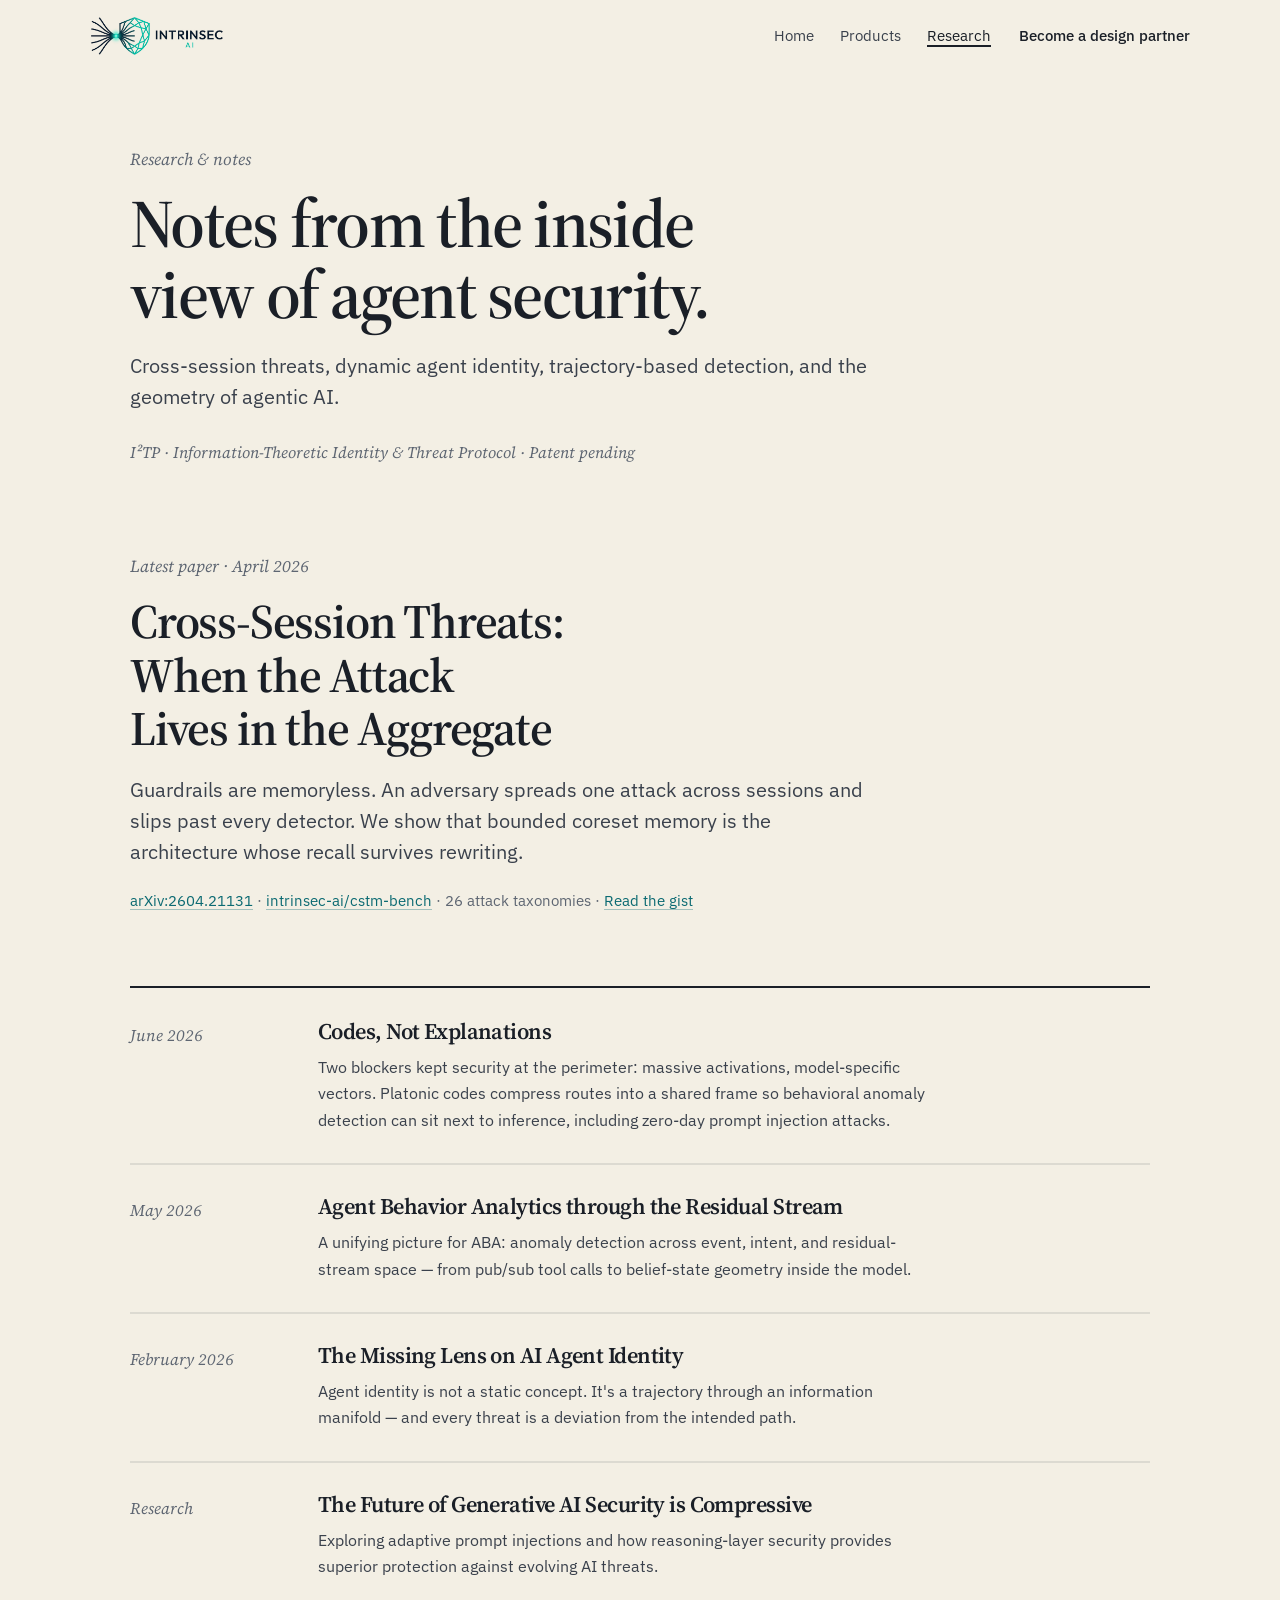
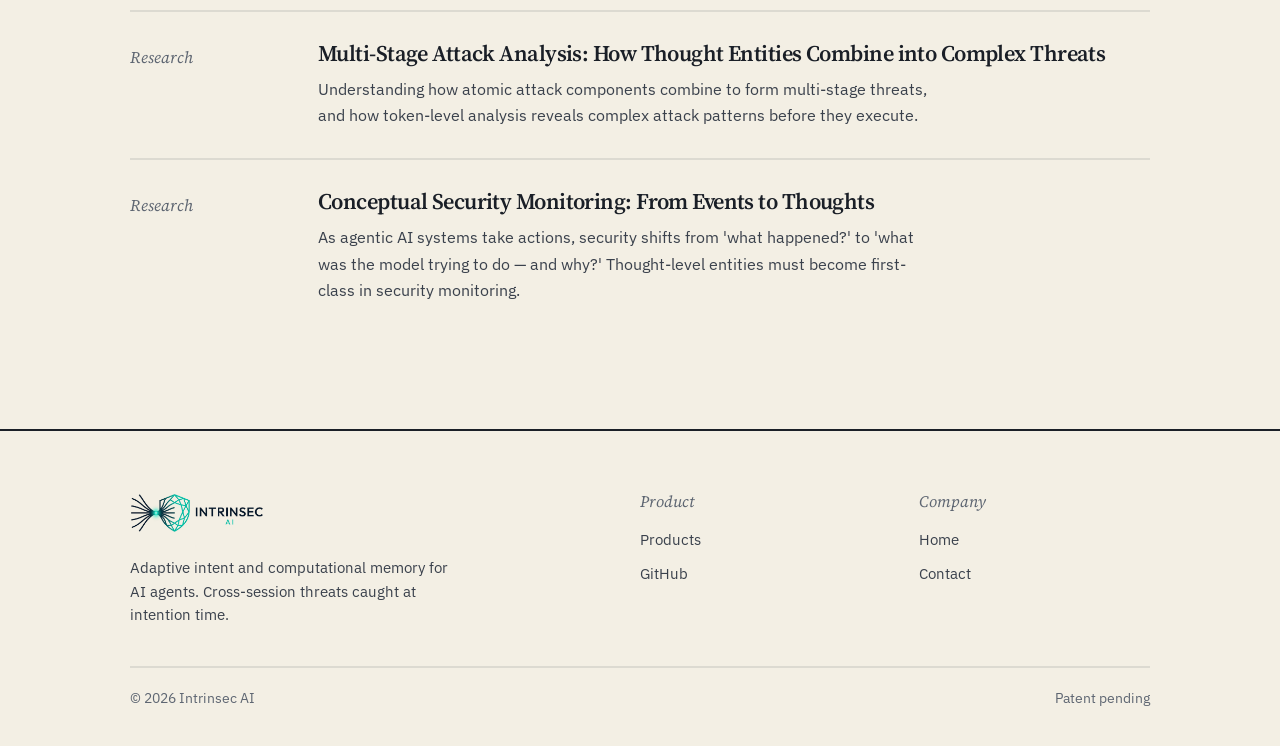
==== commit e9526fda: "Replace the dark Inter/glow template with a paper editorial system. Home, Products, and Research now" ====
--- a/blog/index.html
+++ b/blog/index.html
@@ -5,595 +5,152 @@
     <meta name="viewport" content="width=device-width, initial-scale=1.0">
     <title>Research · Intrinsec AI · Cure the Amnesia</title>
     <meta name="description" content="Research and writing from Intrinsec AI on cross-session threat detection, dynamic agent identity, trajectory-based security, and the geometry of agentic AI.">
-    <meta name="color-scheme" content="dark">
-    <meta name="theme-color" content="#0a0b0d">
+    <meta name="color-scheme" content="light">
+    <meta name="theme-color" content="#F3EFE4">
     <meta name="referrer" content="strict-origin-when-cross-origin">
     <meta property="og:title" content="Intrinsec AI · Research">
     <meta property="og:description" content="Cross-session threats, agent identity, trajectory-based detection. Patent-pending I2TP from Intrinsec AI.">
     <meta property="og:type" content="website">
-    <meta property="og:image" content="../intrinsec-ai-logo.png">
+    <meta property="og:image" content="../intrinsec-ai-logo-dark-on-bg.png">
     <meta name="twitter:card" content="summary_large_image">
-    <link rel="icon" type="image/png" href="../intrinsec-ai-logo.png">
-    <link rel="apple-touch-icon" href="../intrinsec-ai-logo.png">
+    <link rel="icon" type="image/png" href="../intrinsec-ai-logo-dark-on-bg.png">
+    <link rel="apple-touch-icon" href="../intrinsec-ai-logo-dark-on-bg.png">
     <link rel="preconnect" href="https://fonts.googleapis.com">
     <link rel="preconnect" href="https://fonts.gstatic.com" crossorigin>
-    <link href="https://fonts.googleapis.com/css2?family=Inter:wght@400;500;600;700&display=swap" rel="stylesheet">
-    <style>
-        :root {
-            --bg: #0a0b0d;
-            --bg-2: #101216;
-            --ink: #f3f4f6;
-            --ink-dim: #a1a7b3;
-            --ink-subtle: #6b7280;
-            --rule: #1f2329;
-            --rule-strong: #2a2f37;
-            --accent: #7dd3fc;
-            --accent-2: #34d399;
-            --warn: #fca5a5;
-            --container: 1180px;
-        }
-
-        * { box-sizing: border-box; margin: 0; padding: 0; }
-        html { scroll-behavior: smooth; }
-
-        body {
-            background: var(--bg);
-            color: var(--ink);
-            font-family: 'Inter', 'Helvetica Neue', Helvetica, Arial, system-ui, -apple-system, sans-serif;
-            font-feature-settings: "ss01", "cv11", "ss03";
-            -webkit-font-smoothing: antialiased;
-            -moz-osx-font-smoothing: grayscale;
-            line-height: 1.5;
-            overflow-x: hidden;
-            background-image:
-                radial-gradient(1200px 700px at 85% -10%, rgba(125, 211, 252, 0.06), transparent 60%),
-                radial-gradient(900px 600px at -10% 110%, rgba(52, 211, 153, 0.04), transparent 60%);
-            background-attachment: fixed;
-        }
-
-        a { color: inherit; text-decoration: none; }
-
-        .skip-link {
-            position: absolute;
-            left: 12px;
-            top: -100px;
-            padding: 10px 14px;
-            border-radius: 8px;
-            background: var(--bg-2);
-            color: var(--ink);
-            border: 1px solid var(--rule);
-            font-size: 13px;
-            z-index: 1000;
-        }
-        .skip-link:focus { top: 12px; }
-
-        .container {
-            max-width: var(--container);
-            margin: 0 auto;
-            padding: 0 32px;
-        }
-
-        /* ===== Header (same lockup as home/products) ===== */
-        header {
-            position: sticky;
-            top: 0;
-            z-index: 50;
-            backdrop-filter: blur(14px);
-            -webkit-backdrop-filter: blur(14px);
-            background: rgba(10, 11, 13, 0.78);
-            border-bottom: 1px solid var(--rule);
-        }
-        .header-content {
-            display: flex;
-            justify-content: space-between;
-            align-items: center;
-            padding: 18px 0;
-            gap: 24px;
-        }
-        .header-left { display: flex; align-items: center; gap: 36px; }
-        .brand {
-            display: flex;
-            align-items: center;
-            gap: 10px;
-        }
-        .brand-mark {
-            height: 40px;
-            width: auto;
-            display: block;
-            filter: invert(1) hue-rotate(180deg) saturate(1.05);
-        }
-        .footer-brand .brand-mark { height: 44px; }
-        .nav { display: flex; gap: 24px; }
-        .nav-link {
-            font-size: 14px;
-            color: var(--ink-dim);
-            transition: color 0.15s ease;
-        }
-        .nav-link:hover, .nav-link[aria-current="page"] { color: var(--ink); }
-        .header-cta {
-            font-size: 13px;
-            padding: 8px 14px;
-            border: 1px solid var(--rule-strong);
-            border-radius: 8px;
-            color: var(--ink);
-            transition: border-color 0.15s ease, background 0.15s ease;
-        }
-        .header-cta:hover {
-            border-color: var(--accent);
-            background: rgba(125, 211, 252, 0.06);
-        }
-
-        /* ===== Sections ===== */
-        section { padding: 96px 0; border-top: 1px solid var(--rule); }
-        section:first-of-type { border-top: none; }
-
-        .eyebrow {
-            font-size: 12px;
-            letter-spacing: 0.22em;
-            text-transform: uppercase;
-            color: var(--accent);
-            margin-bottom: 18px;
-        }
-
-        h1, h2, h3 { font-weight: 600; letter-spacing: -0.02em; }
-        h1 { font-size: clamp(40px, 5.4vw, 64px); line-height: 1.05; }
-        h2 { font-size: clamp(28px, 3.4vw, 40px); line-height: 1.15; }
-        h3 { font-size: 20px; line-height: 1.3; }
-
-        p { color: var(--ink-dim); font-size: 17px; line-height: 1.6; }
-
-        .accent { color: var(--accent); }
-        .accent-2 { color: var(--accent-2); }
-
-        /* ===== Hero ===== */
-        .blog-hero { padding: 100px 0 64px; }
-        .blog-hero h1 { max-width: 16ch; margin-bottom: 24px; }
-        .blog-hero .lede { color: var(--ink); font-size: clamp(18px, 2vw, 22px); line-height: 1.5; max-width: 680px; }
-        .hero-patent {
-            margin-top: 28px;
-            display: inline-block;
-            font-size: 11px;
-            letter-spacing: 0.18em;
-            text-transform: uppercase;
-            color: var(--ink-dim);
-            padding: 6px 14px;
-            border: 1px solid var(--rule);
-            border-radius: 999px;
-        }
-        .hero-patent .accent { color: var(--accent); }
-
-        /* ===== Featured card ===== */
-        .blog-list { padding: 56px 0 96px; border-top: 1px solid var(--rule); }
-        .blog-grid {
-            display: grid;
-            grid-template-columns: repeat(2, 1fr);
-            gap: 20px;
-        }
-        .blog-card-featured {
-            grid-column: 1 / -1;
-            display: grid;
-            grid-template-columns: 1.3fr 1fr;
-            gap: 48px;
-            border: 1px solid var(--rule-strong);
-            border-radius: 16px;
-            padding: 48px;
-            background: linear-gradient(180deg, rgba(125, 211, 252, 0.04), rgba(125, 211, 252, 0));
-            position: relative;
-            transition: border-color 0.15s ease, transform 0.15s ease;
-        }
-        .blog-card-featured:hover {
-            border-color: var(--accent);
-            transform: translateY(-2px);
-        }
-        .featured-eyebrow {
-            font-size: 11px;
-            letter-spacing: 0.22em;
-            text-transform: uppercase;
-            color: var(--accent);
-            margin-bottom: 16px;
-        }
-        .featured-title {
-            font-size: clamp(24px, 2.8vw, 32px);
-            font-weight: 600;
-            letter-spacing: -0.02em;
-            line-height: 1.18;
-            color: var(--ink);
-            margin-bottom: 18px;
-        }
-        .featured-excerpt {
-            color: var(--ink-dim);
-            font-size: 16px;
-            line-height: 1.6;
-            margin-bottom: 24px;
-            max-width: 56ch;
-        }
-        .featured-paper-meta {
-            display: flex;
-            gap: 8px;
-            flex-wrap: wrap;
-            margin-bottom: 28px;
-        }
-        .featured-paper-tag {
-            display: inline-flex;
-            align-items: center;
-            gap: 6px;
-            font-size: 12px;
-            padding: 4px 10px;
-            border: 1px solid var(--rule);
-            border-radius: 999px;
-            color: var(--ink-dim);
-            transition: border-color 0.15s ease, color 0.15s ease;
-        }
-        .featured-paper-tag:hover {
-            border-color: var(--accent);
-            color: var(--accent);
-        }
-        .read-more {
-            display: inline-flex;
-            align-items: center;
-            gap: 8px;
-            font-size: 14px;
-            color: var(--accent);
-            font-weight: 500;
-        }
-        .read-more::after { content: "→"; transition: transform 0.15s ease; }
-        .blog-card-featured:hover .read-more::after { transform: translateX(4px); }
-
-        .featured-visual {
-            display: flex;
-            align-items: center;
-            justify-content: center;
-            background: var(--bg-2);
-            border: 1px solid var(--rule);
-            border-radius: 12px;
-            padding: 24px;
-        }
-        .featured-visual svg { width: 100%; height: auto; }
-
-        /* ===== Standard card ===== */
-        .blog-card {
-            border: 1px solid var(--rule);
-            border-radius: 14px;
-            padding: 32px;
-            background: linear-gradient(180deg, rgba(255, 255, 255, 0.02), rgba(255, 255, 255, 0));
-            display: flex;
-            flex-direction: column;
-            transition: border-color 0.15s ease, transform 0.15s ease;
-        }
-        .blog-card:hover {
-            border-color: var(--accent);
-            transform: translateY(-2px);
-        }
-        .blog-card-title {
-            font-size: 20px;
-            font-weight: 600;
-            letter-spacing: -0.02em;
-            line-height: 1.25;
-            color: var(--ink);
-            margin-bottom: 14px;
-        }
-        .blog-card-excerpt {
-            color: var(--ink-dim);
-            font-size: 15px;
-            line-height: 1.55;
-            margin-bottom: 24px;
-            flex: 1;
-        }
-        .blog-card-meta {
-            display: flex;
-            justify-content: space-between;
-            align-items: center;
-            gap: 12px;
-            margin-bottom: 18px;
-            flex-wrap: wrap;
-        }
-        .blog-card-date {
-            display: inline-flex;
-            align-items: center;
-            gap: 6px;
-            font-size: 12px;
-            letter-spacing: 0.12em;
-            text-transform: uppercase;
-            color: var(--ink-subtle);
-        }
-        .blog-card-tag {
-            font-size: 11px;
-            letter-spacing: 0.18em;
-            text-transform: uppercase;
-            padding: 4px 10px;
-            border: 1px solid var(--rule);
-            border-radius: 999px;
-            color: var(--ink-dim);
-        }
-
-        /* ===== Footer ===== */
-        footer {
-            border-top: 1px solid var(--rule);
-            padding: 64px 0 40px;
-            background: var(--bg);
-        }
-        .footer-grid {
-            display: grid;
-            grid-template-columns: 2fr 1fr 1fr;
-            gap: 48px;
-            margin-bottom: 48px;
-        }
-        .footer-brand .brand { margin-bottom: 16px; }
-        .footer-tag {
-            font-size: 14px;
-            color: var(--ink-dim);
-            max-width: 36ch;
-            line-height: 1.55;
-        }
-        .footer-col-title {
-            font-size: 11px;
-            letter-spacing: 0.18em;
-            text-transform: uppercase;
-            color: var(--ink-subtle);
-            margin-bottom: 16px;
-        }
-        .footer-col a {
-            display: block;
-            font-size: 14px;
-            color: var(--ink-dim);
-            padding: 6px 0;
-            transition: color 0.15s ease;
-        }
-        .footer-col a:hover { color: var(--ink); }
-        .footer-bottom {
-            border-top: 1px solid var(--rule);
-            padding-top: 24px;
-            display: flex;
-            justify-content: space-between;
-            align-items: center;
-            font-size: 12px;
-            color: var(--ink-subtle);
-            letter-spacing: 0.08em;
-        }
-        .footer-patent {
-            padding: 4px 12px;
-            border: 1px solid var(--rule);
-            border-radius: 999px;
-            font-size: 11px;
-            letter-spacing: 0.16em;
-            text-transform: uppercase;
-        }
-
-        @media (max-width: 900px) {
-            .container { padding: 0 24px; }
-            section { padding: 64px 0; }
-            .blog-hero { padding: 64px 0 48px; }
-            .blog-list { padding: 40px 0 64px; }
-            .blog-grid { grid-template-columns: 1fr; }
-            .blog-card-featured {
-                grid-template-columns: 1fr;
-                padding: 32px;
-                gap: 32px;
-            }
-            .footer-grid { grid-template-columns: 1fr; gap: 32px; }
-            .footer-bottom { flex-direction: column; gap: 12px; }
-            .nav { display: none; }
-        }
-
-        @media (max-width: 600px) {
-            .container { padding: 0 20px; }
-            .blog-card { padding: 24px; }
-            .header-cta { display: none; }
-        }
-
-        @media (prefers-reduced-motion: reduce) {
-            * {
-                animation-duration: 0.01ms !important;
-                animation-iteration-count: 1 !important;
-                transition-duration: 0.01ms !important;
-                scroll-behavior: auto !important;
-            }
-        }
-    </style>
+    <link href="https://fonts.googleapis.com/css2?family=IBM+Plex+Sans:ital,wght@0,400;0,500;0,600;1,400&family=Source+Serif+4:ital,opsz,wght@0,8..60,400;0,8..60,500;0,8..60,600;0,8..60,700;1,8..60,500&display=swap" rel="stylesheet">
+    <link rel="stylesheet" href="../css/site.css">
 </head>
 <body>
     <a class="skip-link" href="#main">Skip to content</a>
 
-    <header>
-        <div class="container">
-            <div class="header-content">
-                <div class="header-left">
-                    <a href="../index.html" class="brand" aria-label="Intrinsec AI home">
-                        <img src="../intrinsec-ai-logo.png" alt="Intrinsec AI" class="brand-mark">
-                    </a>
-                    <nav class="nav" aria-label="Primary">
-                        <a class="nav-link" href="../index.html">Home</a>
-                        <a class="nav-link" href="../products.html">Products</a>
-                        <a class="nav-link" href="index.html" aria-current="page">Research</a>
-                    </nav>
-                </div>
-                <div class="header-right">
-                    <a class="header-cta" href="mailto:ari.azarafrooz@intrinsec.ai">Request demo</a>
-                </div>
+    <header class="site-header">
+        <div class="container header-bar">
+            <a href="../index.html" class="brand" aria-label="Intrinsec AI home">
+                <img src="../intrinsec-ai-logo-trim.png" alt="Intrinsec AI" class="brand-mark">
+            </a>
+            <nav class="nav" aria-label="Primary">
+                <a href="../index.html">Home</a>
+                <a href="../products.html">Products</a>
+                <a href="index.html" aria-current="page">Research</a>
+            </nav>
+            <a class="header-cta" href="mailto:ari.azarafrooz@intrinsec.ai?subject=Design%20partner%20%C2%B7%20Intrinsec%20AI">Become a design partner</a>
+            <button class="nav-toggle" type="button" data-nav-toggle aria-expanded="false" aria-controls="mobile-nav">Menu</button>
+        </div>
+        <div class="nav-panel" id="mobile-nav" data-nav-panel hidden>
+            <div class="container">
+                <a href="../index.html">Home</a>
+                <a href="../products.html">Products</a>
+                <a href="index.html" aria-current="page">Research</a>
+                <a href="mailto:ari.azarafrooz@intrinsec.ai?subject=Design%20partner%20%C2%B7%20Intrinsec%20AI">Become a design partner</a>
             </div>
         </div>
     </header>
 
     <main id="main">
 
-    <section class="blog-hero">
+    <section class="hero">
         <div class="container">
-            <p class="eyebrow">Research &amp; notes</p>
+            <p class="kicker">Research &amp; notes</p>
             <h1>Notes from the inside view of agent security.</h1>
             <p class="lede">Cross-session threats, dynamic agent identity, trajectory-based detection, and the geometry of agentic AI.</p>
-            <span class="hero-patent"><span class="accent">I²TP</span> · Information-Theoretic Identity &amp; Threat Protocol · Patent pending</span>
+            <span class="patent-line">I²TP · Information-Theoretic Identity &amp; Threat Protocol · Patent pending</span>
         </div>
     </section>
 
-    <section class="blog-list">
+    <section class="section is-flush">
         <div class="container">
-            <div class="blog-grid">
+            <article class="lead">
+                <p class="kicker">Latest paper · April 2026</p>
+                <h2><a href="cross-session-threats-cstm-bench.html">Cross-Session Threats: When the Attack Lives in the Aggregate</a></h2>
+                <p class="lede">
+                    Guardrails are memoryless. An adversary spreads one attack across sessions and slips past every detector. We show that bounded coreset memory is the architecture whose recall survives rewriting.
+                </p>
+                <p class="lead-meta">
+                    <a href="https://arxiv.org/abs/2604.21131" target="_blank" rel="noopener noreferrer">arXiv:2604.21131</a>
+                    ·
+                    <a href="https://huggingface.co/datasets/intrinsec-ai/cstm-bench" target="_blank" rel="noopener noreferrer">intrinsec-ai/cstm-bench</a>
+                    · 26 attack taxonomies
+                    ·
+                    <a href="cross-session-threats-cstm-bench.html">Read the gist</a>
+                </p>
+            </article>
 
-                <!-- Featured -->
-                <a href="cross-session-threats-cstm-bench.html" class="blog-card-featured">
-                    <div>
-                        <div class="featured-eyebrow">Latest paper · April 2026</div>
-                        <div class="featured-title">Cross-Session Threats: When the Attack Lives in the Aggregate</div>
-                        <p class="featured-excerpt">
-                            AI agent guardrails are memoryless. An adversary spreads a single attack across dozens of sessions and slips past every session-bound detector. We frame cross-session threat detection as an information bottleneck, release a benchmark (CSTM-Bench), and show that bounded coreset memory is the only architecture whose recall survives adversarial rewriting.
-                        </p>
-                        <div class="featured-paper-meta">
-                            <span class="featured-paper-tag" onclick="event.preventDefault(); event.stopPropagation(); window.open('https://arxiv.org/abs/2604.21131','_blank','noopener,noreferrer');">arXiv:2604.21131</span>
-                            <span class="featured-paper-tag" onclick="event.preventDefault(); event.stopPropagation(); window.open('https://huggingface.co/datasets/intrinsec-ai/cstm-bench','_blank','noopener,noreferrer');">intrinsec-ai/cstm-bench</span>
-                            <span class="featured-paper-tag">26 attack taxonomies</span>
-                        </div>
-                        <span class="read-more">Read the gist</span>
-                    </div>
-                    <div class="featured-visual" aria-hidden="true">
-                        <svg viewBox="0 0 380 240" fill="none" xmlns="http://www.w3.org/2000/svg">
-                            <defs>
-                                <marker id="featArr" markerWidth="6" markerHeight="6" refX="6" refY="3" orient="auto">
-                                    <path d="M0,0 L6,3 L0,6" fill="#7dd3fc"/>
-                                </marker>
-                            </defs>
-                            <g opacity="0.85">
-                                <rect x="20" y="56" width="22" height="9" rx="2" fill="rgba(125,211,252,0.18)" stroke="#7dd3fc" stroke-width="0.7"/>
-                                <rect x="20" y="70" width="22" height="9" rx="2" fill="rgba(125,211,252,0.18)" stroke="#7dd3fc" stroke-width="0.7"/>
-                                <rect x="20" y="84" width="22" height="9" rx="2" fill="rgba(252,165,165,0.22)" stroke="#fca5a5" stroke-width="0.7"/>
-                                <rect x="20" y="98" width="22" height="9" rx="2" fill="rgba(125,211,252,0.18)" stroke="#7dd3fc" stroke-width="0.7"/>
-                                <rect x="20" y="112" width="22" height="9" rx="2" fill="rgba(252,165,165,0.22)" stroke="#fca5a5" stroke-width="0.7"/>
-                                <rect x="20" y="126" width="22" height="9" rx="2" fill="rgba(125,211,252,0.18)" stroke="#7dd3fc" stroke-width="0.7"/>
-                                <rect x="20" y="140" width="22" height="9" rx="2" fill="rgba(125,211,252,0.18)" stroke="#7dd3fc" stroke-width="0.7"/>
-                                <rect x="20" y="154" width="22" height="9" rx="2" fill="rgba(252,165,165,0.22)" stroke="#fca5a5" stroke-width="0.7"/>
-                                <rect x="20" y="168" width="22" height="9" rx="2" fill="rgba(125,211,252,0.18)" stroke="#7dd3fc" stroke-width="0.7"/>
-                            </g>
-                            <text x="31" y="46" text-anchor="middle" fill="#6b7280" font-family="Inter,sans-serif" font-size="9" letter-spacing="2">STREAM</text>
-
-                            <line x1="46" y1="115" x2="100" y2="115" stroke="#a1a7b3" stroke-width="1" marker-end="url(#featArr)" opacity="0.9"/>
-                            <rect x="102" y="92" width="64" height="46" rx="10" fill="rgba(52,211,153,0.06)" stroke="#34d399" stroke-width="1.2"/>
-                            <text x="134" y="110" text-anchor="middle" fill="#34d399" font-family="Inter,sans-serif" font-size="10" font-weight="600">ranker</text>
-                            <text x="134" y="124" text-anchor="middle" fill="#34d399" font-family="Inter,sans-serif" font-size="9" opacity="0.85">bottleneck</text>
-
-                            <line x1="166" y1="115" x2="200" y2="115" stroke="#7dd3fc" stroke-width="1.4" marker-end="url(#featArr)"/>
-                            <rect x="202" y="80" width="86" height="70" rx="6" fill="rgba(125,211,252,0.06)" stroke="#7dd3fc" stroke-width="1.2"/>
-                            <text x="245" y="98" text-anchor="middle" fill="#7dd3fc" font-family="Inter,sans-serif" font-size="11" font-weight="700">K</text>
-                            <rect x="212" y="106" width="66" height="6" rx="1" fill="rgba(252,165,165,0.55)"/>
-                            <rect x="212" y="116" width="66" height="6" rx="1" fill="rgba(125,211,252,0.4)"/>
-                            <rect x="212" y="126" width="66" height="6" rx="1" fill="rgba(252,165,165,0.45)"/>
-                            <rect x="212" y="136" width="66" height="6" rx="1" fill="rgba(125,211,252,0.28)"/>
-
-                            <line x1="288" y1="115" x2="318" y2="115" stroke="#7dd3fc" stroke-width="1.6" marker-end="url(#featArr)"/>
-                            <rect x="320" y="88" width="46" height="54" rx="10" fill="rgba(125,211,252,0.06)" stroke="#7dd3fc" stroke-width="1.4"/>
-                            <text x="343" y="112" text-anchor="middle" fill="#7dd3fc" font-family="Inter,sans-serif" font-size="10" font-weight="600">LLM</text>
-                            <text x="343" y="125" text-anchor="middle" fill="#7dd3fc" font-family="Inter,sans-serif" font-size="9">verdict</text>
-
-                            <text x="190" y="216" text-anchor="middle" fill="#6b7280" font-family="Inter,sans-serif" font-size="10" letter-spacing="2">BOUNDED MEMORY · TOP-K BY SURPRISE</text>
-                        </svg>
-                    </div>
-                </a>
-
-                <a href="codes-not-explanations.html" class="blog-card">
-                    <div class="blog-card-title">Codes, Not Explanations</div>
-                    <p class="blog-card-excerpt">
-                        Two blockers kept security at the perimeter: massive activations, model-specific vectors. Platonic codes compress routes into a shared frame so behavioral anomaly detection can sit next to inference, including zero-day prompt injection attacks.
-                    </p>
-                    <div class="blog-card-meta">
-                        <span class="blog-card-date">June 2026</span>
-                        <span class="blog-card-tag">Agent Behavior Analytics</span>
-                    </div>
-                    <span class="read-more">Read article</span>
-                </a>
-
-                <a href="agent-behavior-analytics.html" class="blog-card">
-                    <div class="blog-card-title">Agent Behavior Analytics through the Residual Stream</div>
-                    <p class="blog-card-excerpt">
-                        A unifying picture for ABA: anomaly detection across event, intent, and residual-stream space — from pub/sub tool calls to belief-state geometry inside the model.
-                    </p>
-                    <div class="blog-card-meta">
-                        <span class="blog-card-date">May 2026</span>
-                        <span class="blog-card-tag">Agent Behavior Analytics</span>
-                    </div>
-                    <span class="read-more">Read article</span>
-                </a>
-
-                <a href="the-missing-lens-on-agent-identity.html" class="blog-card">
-                    <div class="blog-card-title">The Missing Lens on AI Agent Identity</div>
-                    <p class="blog-card-excerpt">
-                        Agent identity is not a static concept. It's a trajectory through an information manifold — and every threat is a deviation from the intended path.
-                    </p>
-                    <div class="blog-card-meta">
-                        <span class="blog-card-date">February 2026</span>
-                        <span class="blog-card-tag">Agent Identity</span>
-                    </div>
-                    <span class="read-more">Read article</span>
-                </a>
-
-                <a href="adaptive-prompt-injections.html" class="blog-card">
-                    <div class="blog-card-title">The Future of Generative AI Security is Compressive</div>
-                    <p class="blog-card-excerpt">
-                        Exploring adaptive prompt injections and how reasoning-layer security provides superior protection against evolving AI threats.
-                    </p>
-                    <div class="blog-card-meta">
-                        <span class="blog-card-date">Research</span>
-                        <span class="blog-card-tag">AI Security Robustness</span>
-                    </div>
-                    <span class="read-more">Read article</span>
-                </a>
-
-                <a href="multi-stage-attack-analysis.html" class="blog-card">
-                    <div class="blog-card-title">Multi-Stage Attack Analysis: How Thought Entities Combine into Complex Threats</div>
-                    <p class="blog-card-excerpt">
-                        Understanding how atomic attack components combine to form multi-stage threats, and how token-level analysis reveals complex attack patterns before they execute.
-                    </p>
-                    <div class="blog-card-meta">
-                        <span class="blog-card-date">Research</span>
-                        <span class="blog-card-tag">Multi-Stage Attacks</span>
-                    </div>
-                    <span class="read-more">Read article</span>
-                </a>
-
-                <a href="conceptual-security-monitoring.html" class="blog-card">
-                    <div class="blog-card-title">Conceptual Security Monitoring: From Events to Thoughts</div>
-                    <p class="blog-card-excerpt">
-                        As agentic AI systems take actions, security shifts from 'what happened?' to 'what was the model trying to do — and why?' Thought-level entities must become first-class in security monitoring.
-                    </p>
-                    <div class="blog-card-meta">
-                        <span class="blog-card-date">Research</span>
-                        <span class="blog-card-tag">Conceptual Security</span>
-                    </div>
-                    <span class="read-more">Read article</span>
-                </a>
-
-            </div>
+            <ol class="index">
+                <li>
+                    <time datetime="2026-06">June 2026</time>
+                    <a href="codes-not-explanations.html">
+                        <h3>Codes, Not Explanations</h3>
+                        <p>Two blockers kept security at the perimeter: massive activations, model-specific vectors. Platonic codes compress routes into a shared frame so behavioral anomaly detection can sit next to inference, including zero-day prompt injection attacks.</p>
+                    </a>
+                </li>
+                <li>
+                    <time datetime="2026-05">May 2026</time>
+                    <a href="agent-behavior-analytics.html">
+                        <h3>Agent Behavior Analytics through the Residual Stream</h3>
+                        <p>A unifying picture for ABA: anomaly detection across event, intent, and residual-stream space — from pub/sub tool calls to belief-state geometry inside the model.</p>
+                    </a>
+                </li>
+                <li>
+                    <time datetime="2026-02">February 2026</time>
+                    <a href="the-missing-lens-on-agent-identity.html">
+                        <h3>The Missing Lens on AI Agent Identity</h3>
+                        <p>Agent identity is not a static concept. It's a trajectory through an information manifold — and every threat is a deviation from the intended path.</p>
+                    </a>
+                </li>
+                <li>
+                    <time>Research</time>
+                    <a href="adaptive-prompt-injections.html">
+                        <h3>The Future of Generative AI Security is Compressive</h3>
+                        <p>Exploring adaptive prompt injections and how reasoning-layer security provides superior protection against evolving AI threats.</p>
+                    </a>
+                </li>
+                <li>
+                    <time>Research</time>
+                    <a href="multi-stage-attack-analysis.html">
+                        <h3>Multi-Stage Attack Analysis: How Thought Entities Combine into Complex Threats</h3>
+                        <p>Understanding how atomic attack components combine to form multi-stage threats, and how token-level analysis reveals complex attack patterns before they execute.</p>
+                    </a>
+                </li>
+                <li>
+                    <time>Research</time>
+                    <a href="conceptual-security-monitoring.html">
+                        <h3>Conceptual Security Monitoring: From Events to Thoughts</h3>
+                        <p>As agentic AI systems take actions, security shifts from 'what happened?' to 'what was the model trying to do — and why?' Thought-level entities must become first-class in security monitoring.</p>
+                    </a>
+                </li>
+            </ol>
         </div>
     </section>
 
     </main>
 
-    <footer>
+    <footer class="site-footer">
         <div class="container">
             <div class="footer-grid">
                 <div class="footer-brand">
                     <a href="../index.html" class="brand" aria-label="Intrinsec AI home">
-                        <img src="../intrinsec-ai-logo.png" alt="Intrinsec AI" class="brand-mark">
+                        <img src="../intrinsec-ai-logo-trim.png" alt="Intrinsec AI" class="brand-mark">
                     </a>
                     <p class="footer-tag">Adaptive intent and computational memory for AI agents. Cross-session threats caught at intention time.</p>
                 </div>
                 <div class="footer-col" aria-label="Product">
-                    <div class="footer-col-title">Product</div>
+                    <h2>Product</h2>
                     <a href="../products.html">Products</a>
                     <a href="https://github.com/intrinsec-ai/openclaw-identity-plane" target="_blank" rel="noopener noreferrer">GitHub</a>
                 </div>
                 <div class="footer-col" aria-label="Company">
-                    <div class="footer-col-title">Company</div>
+                    <h2>Company</h2>
                     <a href="../index.html">Home</a>
                     <a href="mailto:ari.azarafrooz@intrinsec.ai">Contact</a>
                 </div>
             </div>
             <div class="footer-bottom">
                 <div>© <span id="footerYear">2026</span> Intrinsec AI</div>
-                <div class="footer-patent">Patent pending</div>
+                <div>Patent pending</div>
             </div>
         </div>
     </footer>
 
-    <script>
-        document.getElementById('footerYear').textContent = new Date().getFullYear();
-    </script>
+    <script src="../js/site.js"></script>
 </body>
 </html>
--- a/css/site.css
+++ b/css/site.css
@@ -0,0 +1,772 @@
+:root {
+    --paper: #f3efe4;
+    --paper-2: #e7e1d2;
+    --ink: #1a1f27;
+    --ink-soft: #3a414c;
+    --ink-muted: #5e6672;
+    --teal: #0b6a72;
+    --brick: #8c3a30;
+    --navy: #15202b;
+    --serif: "Source Serif 4", "Iowan Old Style", "Palatino Linotype", Palatino, Georgia, serif;
+    --sans: "IBM Plex Sans", "Helvetica Neue", Helvetica, Arial, sans-serif;
+    --container: 1100px;
+    --shadow:
+        0 1px 0 rgba(26, 31, 39, 0.05),
+        0 14px 32px rgba(26, 31, 39, 0.1),
+        0 36px 72px rgba(26, 31, 39, 0.08);
+}
+
+* { box-sizing: border-box; margin: 0; padding: 0; }
+
+html {
+    scroll-behavior: smooth;
+    -webkit-text-size-adjust: 100%;
+    text-size-adjust: 100%;
+}
+
+body {
+    background: var(--paper);
+    color: var(--ink);
+    font-family: var(--sans);
+    font-weight: 400;
+    line-height: 1.55;
+    -webkit-font-smoothing: antialiased;
+    -moz-osx-font-smoothing: grayscale;
+    overflow-x: hidden;
+}
+
+::selection {
+    background: rgba(11, 106, 114, 0.2);
+    color: var(--ink);
+}
+
+a { color: inherit; text-decoration: none; }
+
+img { max-width: 100%; height: auto; display: block; }
+
+ul, ol { list-style: none; }
+
+.skip-link {
+    position: absolute;
+    left: 16px;
+    top: -100px;
+    padding: 10px 14px;
+    background: var(--navy);
+    color: var(--paper);
+    font-size: 14px;
+    z-index: 1000;
+}
+.skip-link:focus { top: 12px; }
+
+.container {
+    max-width: var(--container);
+    margin: 0 auto;
+    padding-left: max(40px, env(safe-area-inset-left, 0px));
+    padding-right: max(40px, env(safe-area-inset-right, 0px));
+}
+
+/* ===== Type ===== */
+h1, h2, h3, h4 {
+    font-family: var(--serif);
+    font-optical-sizing: auto;
+    font-weight: 600;
+    letter-spacing: -0.025em;
+    text-wrap: balance;
+    color: var(--ink);
+}
+h1 { font-size: clamp(40px, 5.6vw, 68px); line-height: 1.05; }
+h2 { font-size: clamp(30px, 3.8vw, 46px); line-height: 1.12; }
+h3 { font-size: 1.45rem; line-height: 1.25; font-weight: 600; }
+h1 em, h2 em, h3 em {
+    font-style: italic;
+    font-weight: inherit;
+}
+
+p {
+    color: var(--ink-soft);
+    font-size: 17px;
+    line-height: 1.65;
+    text-wrap: pretty;
+}
+
+.kicker {
+    font-family: var(--serif);
+    font-style: italic;
+    font-optical-sizing: auto;
+    font-weight: 400;
+    font-size: 1.05rem;
+    color: var(--ink-muted);
+    margin-bottom: 14px;
+}
+
+.lede {
+    margin-top: 20px;
+    font-size: clamp(18px, 1.7vw, 20px);
+    line-height: 1.55;
+    max-width: 62ch;
+    color: var(--ink-soft);
+}
+
+.section-head { max-width: 740px; }
+.section-head h2 { max-width: 22ch; }
+
+/* ===== Header ===== */
+.site-header {
+    position: sticky;
+    top: 0;
+    z-index: 50;
+    background: var(--paper);
+    padding-top: env(safe-area-inset-top, 0px);
+}
+
+body.nav-open { overflow: hidden; }
+
+.header-bar {
+    display: flex;
+    align-items: center;
+    gap: 28px;
+    padding: 16px 0 18px;
+}
+
+.brand { margin-right: auto; }
+
+.brand-mark {
+    height: 40px;
+    width: auto;
+    mix-blend-mode: multiply;
+}
+
+.nav {
+    display: flex;
+    align-items: center;
+    gap: 26px;
+}
+
+.nav a,
+.header-cta {
+    font-size: 14.5px;
+    color: var(--ink-soft);
+}
+
+.nav a:hover,
+.header-cta:hover { color: var(--ink); }
+
+.nav a[aria-current="page"] {
+    color: var(--ink);
+    box-shadow: inset 0 -2px 0 var(--ink);
+}
+
+.header-cta { font-weight: 500; color: var(--ink); }
+
+.nav-toggle {
+    display: none;
+    background: none;
+    border: 0;
+    min-width: 44px;
+    min-height: 44px;
+    padding: 0 4px;
+    font-family: var(--sans);
+    font-size: 15px;
+    font-weight: 500;
+    color: var(--ink);
+    cursor: pointer;
+}
+
+.nav-panel {
+    background: var(--paper-2);
+    padding: 12px 0 28px;
+}
+.nav-panel[hidden] { display: none; }
+
+.nav-panel a {
+    display: block;
+    padding: 14px 0;
+    min-height: 48px;
+    font-family: var(--serif);
+    font-size: 1.5rem;
+    color: var(--ink);
+}
+
+/* ===== Buttons ===== */
+.btn-primary {
+    display: inline-flex;
+    align-items: center;
+    justify-content: center;
+    padding: 13px 22px;
+    background: var(--ink);
+    color: var(--paper);
+    font-size: 15px;
+    font-weight: 500;
+    border: 0;
+    transition: background 0.15s ease;
+}
+.btn-primary:hover { background: var(--navy); }
+
+.btn-secondary {
+    display: inline-flex;
+    align-items: center;
+    color: var(--ink);
+    font-size: 15px;
+    font-weight: 500;
+    box-shadow: inset 0 -1px 0 rgba(26, 31, 39, 0.35);
+    padding-bottom: 2px;
+}
+.btn-secondary:hover { box-shadow: inset 0 -2px 0 var(--ink); }
+
+.text-link {
+    display: inline-block;
+    margin-top: 18px;
+    color: var(--teal);
+    font-size: 15px;
+    font-weight: 500;
+    box-shadow: inset 0 -1px 0 rgba(11, 106, 114, 0.4);
+}
+.text-link:hover { box-shadow: inset 0 -2px 0 var(--teal); }
+
+/* ===== Sections ===== */
+.section { padding: 96px 0; }
+.section.is-band { background: var(--paper-2); }
+.section.is-flush { padding-top: 0; }
+
+.facts { margin-top: 28px; }
+
+.hero { padding: 72px 0 88px; }
+
+.hero-split {
+    display: grid;
+    grid-template-columns: minmax(0, 1.05fr) minmax(0, 0.95fr);
+    gap: 64px;
+    align-items: end;
+}
+.hero-copy, .hero-figure { min-width: 0; }
+
+.hero-copy h1 { max-width: 16ch; }
+
+.hero-sub {
+    margin-top: 26px;
+    max-width: 44ch;
+    font-size: 18.5px;
+    line-height: 1.6;
+    color: var(--ink-soft);
+}
+.hero-sub + .hero-sub { margin-top: 12px; font-size: 16.5px; color: var(--ink-muted); }
+.hero-sub b { color: var(--ink); font-weight: 500; }
+.hero-sub .line { display: block; }
+
+.hero-cta {
+    margin-top: 34px;
+    display: flex;
+    gap: 22px;
+    flex-wrap: wrap;
+    align-items: center;
+}
+
+.proof {
+    margin-top: 28px;
+    font-family: var(--serif);
+    font-style: italic;
+    font-size: 1.02rem;
+    line-height: 1.55;
+    color: var(--ink-muted);
+    max-width: 46ch;
+}
+
+/* ===== Media ===== */
+.photo {
+    width: 100%;
+    background: var(--navy);
+    box-shadow: var(--shadow);
+}
+
+.media { margin-top: 40px; }
+
+.media-still img {
+    width: 100%;
+    height: auto;
+    display: block;
+    background: var(--navy);
+    box-shadow: var(--shadow);
+}
+
+.media-frame {
+    position: relative;
+    width: 100%;
+    padding-top: 56.25%;
+    background: #111;
+    box-shadow: var(--shadow);
+    overflow: hidden;
+}
+
+.media-frame iframe,
+.media-frame img {
+    position: absolute;
+    inset: 0;
+    width: 100%;
+    height: 100%;
+    border: 0;
+    object-fit: cover;
+}
+
+.media-frame.is-photo { padding-top: 58%; }
+
+.media-caption {
+    margin-top: 14px;
+    font-family: var(--serif);
+    font-style: italic;
+    font-size: 1rem;
+    color: var(--ink-muted);
+}
+
+/* ===== Layers ===== */
+.layers {
+    margin-top: 48px;
+    max-width: 720px;
+}
+
+.layers li {
+    display: flex;
+    justify-content: space-between;
+    align-items: baseline;
+    gap: 24px;
+    padding: 18px 0 18px 22px;
+    border-left: 2px solid transparent;
+}
+
+.layers .layer-title {
+    font-size: 1.15rem;
+    font-weight: 500;
+    color: var(--ink-soft);
+}
+
+.layers .layer-sub {
+    margin-top: 4px;
+    font-size: 15px;
+    color: var(--ink-muted);
+}
+
+.layers .layer-tag {
+    font-family: var(--serif);
+    font-style: italic;
+    font-size: 1rem;
+    color: var(--ink-muted);
+    flex-shrink: 0;
+}
+
+.layers .is-focus {
+    border-left-color: var(--ink);
+    padding-top: 26px;
+    padding-bottom: 26px;
+}
+
+.layers .is-focus .layer-title {
+    font-family: var(--serif);
+    font-size: 1.85rem;
+    font-weight: 600;
+    letter-spacing: -0.02em;
+    color: var(--ink);
+}
+
+.layers .is-focus .layer-sub { color: var(--ink-soft); }
+.layers .is-focus .layer-tag { color: var(--ink); }
+
+/* ===== Names / catalog ===== */
+.names {
+    margin-top: 44px;
+    columns: 2;
+    column-gap: 48px;
+    font-family: var(--serif);
+    font-optical-sizing: auto;
+    font-size: 1.4rem;
+    line-height: 1.7;
+    max-width: 720px;
+}
+
+.names li { break-inside: avoid; }
+
+.catalog {
+    margin-top: 52px;
+    display: grid;
+    grid-template-columns: 1fr 1fr;
+    gap: 44px 64px;
+}
+
+.catalog dt {
+    font-family: var(--serif);
+    font-style: italic;
+    font-size: 1.05rem;
+    color: var(--ink-muted);
+    margin-bottom: 6px;
+}
+
+.catalog dd {
+    font-size: 16px;
+    line-height: 1.55;
+    color: var(--ink-soft);
+    max-width: 42ch;
+}
+.catalog dd h3 { margin-bottom: 10px; color: var(--ink); }
+.catalog dd p { font-size: 16px; }
+
+/* ===== Steps ===== */
+.steps {
+    margin-top: 52px;
+    display: grid;
+    grid-template-columns: repeat(3, 1fr);
+    gap: 40px 48px;
+}
+
+.step-num {
+    display: block;
+    font-family: var(--serif);
+    font-style: italic;
+    font-size: 1.2rem;
+    color: var(--ink-muted);
+    margin-bottom: 12px;
+}
+
+.steps h3 { margin-bottom: 10px; }
+.steps p { font-size: 16px; }
+
+/* ===== Flow ===== */
+.flow { margin-top: 52px; }
+
+.flow-row {
+    display: grid;
+    grid-template-columns: repeat(3, 1fr);
+    gap: 36px;
+}
+
+.flow-row.is-two { grid-template-columns: 1fr 1fr; max-width: 760px; }
+
+.flow-label {
+    display: block;
+    font-family: var(--serif);
+    font-style: italic;
+    font-size: 1.02rem;
+    color: var(--ink-muted);
+    margin-bottom: 8px;
+}
+
+.flow-title {
+    font-family: var(--serif);
+    font-optical-sizing: auto;
+    font-size: 1.2rem;
+    font-weight: 600;
+    letter-spacing: -0.02em;
+    line-height: 1.3;
+    color: var(--ink);
+}
+
+.flow-note {
+    margin-top: 8px;
+    font-size: 15px;
+    color: var(--ink-soft);
+}
+
+.flow-mark {
+    display: inline-block;
+    margin-top: 10px;
+    font-family: var(--serif);
+    font-style: italic;
+    color: var(--teal);
+}
+
+.flow-row .is-anomaly .flow-label,
+.flow-row .is-anomaly .flow-mark { color: var(--brick); }
+
+.flow-row > li { position: relative; }
+
+.flow-row > li:not(:last-child)::after {
+    content: "";
+    position: absolute;
+    top: 0.85em;
+    right: -22px;
+    width: 10px;
+    height: 2px;
+    background: var(--ink);
+}
+
+.flow-tap {
+    margin: 28px 0;
+    padding-left: 22px;
+    border-left: 2px solid var(--ink);
+    font-family: var(--serif);
+    font-style: italic;
+    font-size: 1.05rem;
+    color: var(--ink);
+}
+
+.footnote {
+    margin-top: 28px;
+    font-size: 15px;
+    color: var(--ink-soft);
+    max-width: 68ch;
+}
+.footnote + .footnote { margin-top: 8px; color: var(--ink-muted); }
+
+/* ===== Notes / pair ===== */
+.note {
+    margin-top: 48px;
+    max-width: 70ch;
+    padding-left: 22px;
+    border-left: 2px solid var(--ink);
+}
+
+.note.is-warn { border-left-color: var(--brick); }
+.note h3 { margin-bottom: 10px; }
+.note p { font-size: 16.5px; }
+
+.pair {
+    margin-top: 48px;
+    display: grid;
+    grid-template-columns: 1fr 1fr;
+    gap: 56px;
+}
+
+.pair h3 { margin: 4px 0 12px; }
+.pair p { font-size: 16px; }
+
+/* ===== Facts / product split ===== */
+.split {
+    margin-top: 48px;
+    display: grid;
+    grid-template-columns: 1fr 1fr;
+    gap: 64px;
+    align-items: start;
+}
+
+.facts li {
+    padding: 14px 0;
+    color: var(--ink-soft);
+    font-size: 16px;
+    line-height: 1.55;
+}
+.facts li + li { box-shadow: inset 0 2px 0 rgba(26, 31, 39, 0.08); }
+.facts b { color: var(--ink); font-weight: 600; }
+
+.drawing {
+    width: 100%;
+    max-width: 640px;
+    height: auto;
+}
+
+.drawing-caption {
+    margin-top: 16px;
+    display: flex;
+    justify-content: space-between;
+    gap: 12px;
+    font-family: var(--serif);
+    font-style: italic;
+    font-size: 0.95rem;
+    color: var(--ink-muted);
+}
+
+/* ===== Research ===== */
+.lead { max-width: 760px; }
+.lead h2 {
+    font-size: clamp(32px, 4vw, 48px);
+    max-width: 20ch;
+    margin-bottom: 18px;
+}
+.lead h2 a:hover { color: var(--teal); }
+.lead .lede { margin-top: 0; }
+
+.lead-meta {
+    margin-top: 22px;
+    font-size: 15px;
+    color: var(--ink-muted);
+}
+
+.lead-meta a {
+    color: var(--teal);
+    box-shadow: inset 0 -1px 0 rgba(11, 106, 114, 0.35);
+}
+.lead-meta a:hover { box-shadow: inset 0 -2px 0 var(--teal); }
+
+.index {
+    margin-top: 72px;
+    border-top: 2px solid var(--ink);
+}
+
+.index li {
+    display: grid;
+    grid-template-columns: 10rem 1fr;
+    gap: 28px;
+    padding: 30px 0;
+}
+
+.index li + li { box-shadow: inset 0 2px 0 rgba(26, 31, 39, 0.1); }
+
+.index time {
+    font-family: var(--serif);
+    font-style: italic;
+    font-size: 1.02rem;
+    color: var(--ink-muted);
+    padding-top: 5px;
+}
+
+.index h3 {
+    font-size: 1.4rem;
+    margin-bottom: 8px;
+}
+
+.index p { font-size: 16px; max-width: 62ch; }
+
+.index a:hover h3 { color: var(--teal); }
+
+.patent-line {
+    display: block;
+    margin-top: 28px;
+    font-family: var(--serif);
+    font-style: italic;
+    color: var(--ink-muted);
+}
+
+/* ===== CTA band ===== */
+.cta-band {
+    background: var(--navy);
+    color: var(--paper);
+    padding: 96px 0;
+    text-align: center;
+}
+
+.cta-band .kicker { color: rgba(243, 239, 228, 0.62); }
+.cta-band h2 {
+    color: var(--paper);
+    max-width: 18ch;
+    margin: 0 auto 22px;
+}
+.cta-band p {
+    color: rgba(243, 239, 228, 0.78);
+    max-width: 58ch;
+    margin: 0 auto 32px;
+}
+.cta-band .btn-primary {
+    background: var(--paper);
+    color: var(--navy);
+}
+.cta-band .btn-primary:hover { background: #fff; }
+
+/* ===== Footer ===== */
+.site-footer {
+    padding: 64px 0 36px;
+    background: var(--paper);
+    box-shadow: inset 0 2px 0 var(--ink);
+}
+
+.footer-grid {
+    display: grid;
+    grid-template-columns: 2fr 1fr 1fr;
+    gap: 48px;
+    margin-bottom: 40px;
+}
+
+.footer-brand .brand { display: inline-block; margin-bottom: 16px; }
+.footer-brand .brand-mark { height: 40px; }
+
+.footer-tag {
+    font-size: 15px;
+    color: var(--ink-soft);
+    max-width: 36ch;
+    line-height: 1.55;
+}
+
+.footer-col h2 {
+    font-family: var(--serif);
+    font-style: italic;
+    font-size: 1rem;
+    font-weight: 400;
+    letter-spacing: 0;
+    color: var(--ink-muted);
+    margin-bottom: 12px;
+}
+
+.footer-col a {
+    display: block;
+    font-size: 15px;
+    color: var(--ink-soft);
+    padding: 5px 0;
+}
+.footer-col a:hover { color: var(--ink); }
+
+.footer-bottom {
+    display: flex;
+    justify-content: space-between;
+    align-items: center;
+    gap: 16px;
+    padding-top: 22px;
+    box-shadow: inset 0 2px 0 rgba(26, 31, 39, 0.1);
+    font-size: 14px;
+    color: var(--ink-muted);
+}
+
+/* ===== Responsive ===== */
+@media (max-width: 900px) {
+    .container {
+        padding-left: max(24px, env(safe-area-inset-left, 0px));
+        padding-right: max(24px, env(safe-area-inset-right, 0px));
+    }
+    .section, .cta-band { padding: 64px 0; }
+    .hero { padding: 40px 0 56px; }
+    .hero-copy h1 { max-width: none; }
+    .hero-split,
+    .catalog,
+    .steps,
+    .flow-row,
+    .flow-row.is-two,
+    .pair,
+    .split,
+    .footer-grid { grid-template-columns: 1fr; }
+    .hero-split { gap: 32px; align-items: start; }
+    .names { columns: 1; font-size: 1.25rem; }
+    .flow-row { gap: 22px; }
+    .flow-row > li:not(:last-child)::after { display: none; }
+    .index li { grid-template-columns: 1fr; gap: 6px; padding: 22px 0; }
+    .nav, .header-cta { display: none; }
+    .nav-toggle { display: inline-flex; align-items: center; justify-content: flex-end; }
+    .footer-bottom { flex-direction: column; align-items: flex-start; }
+    .brand-mark { height: 32px; }
+    .header-bar { padding: 10px 0 12px; gap: 16px; }
+    .cta-band { padding-left: 0; padding-right: 0; }
+    .cta-band .btn-primary { width: min(100%, 360px); }
+}
+
+@media (max-width: 600px) {
+    .container {
+        padding-left: max(20px, env(safe-area-inset-left, 0px));
+        padding-right: max(20px, env(safe-area-inset-right, 0px));
+    }
+    h1 { font-size: 32px; }
+    h2 { font-size: 28px; }
+    h3 { font-size: 1.25rem; }
+    .hero-cta {
+        flex-direction: column;
+        align-items: stretch;
+        gap: 16px;
+    }
+    .btn-primary { min-height: 48px; width: 100%; }
+    .btn-secondary { align-self: flex-start; min-height: 44px; }
+    .layers li { flex-direction: column; gap: 4px; padding-left: 16px; }
+    .layers .is-focus .layer-title { font-size: 1.45rem; }
+    .drawing-caption { flex-direction: column; }
+    .catalog { gap: 28px; }
+    .pair { gap: 36px; }
+    .split { gap: 36px; }
+    .media, .proof { margin-top: 24px; }
+    .section-head h2 { max-width: none; }
+    .footer-col a { min-height: 44px; display: flex; align-items: center; }
+}
+
+@media (prefers-reduced-motion: reduce) {
+    html { scroll-behavior: auto; }
+    * {
+        animation-duration: 0.01ms !important;
+        animation-iteration-count: 1 !important;
+        transition-duration: 0.01ms !important;
+    }
+}
+
+:focus-visible {
+    outline: 2px solid var(--teal);
+    outline-offset: 3px;
+}
